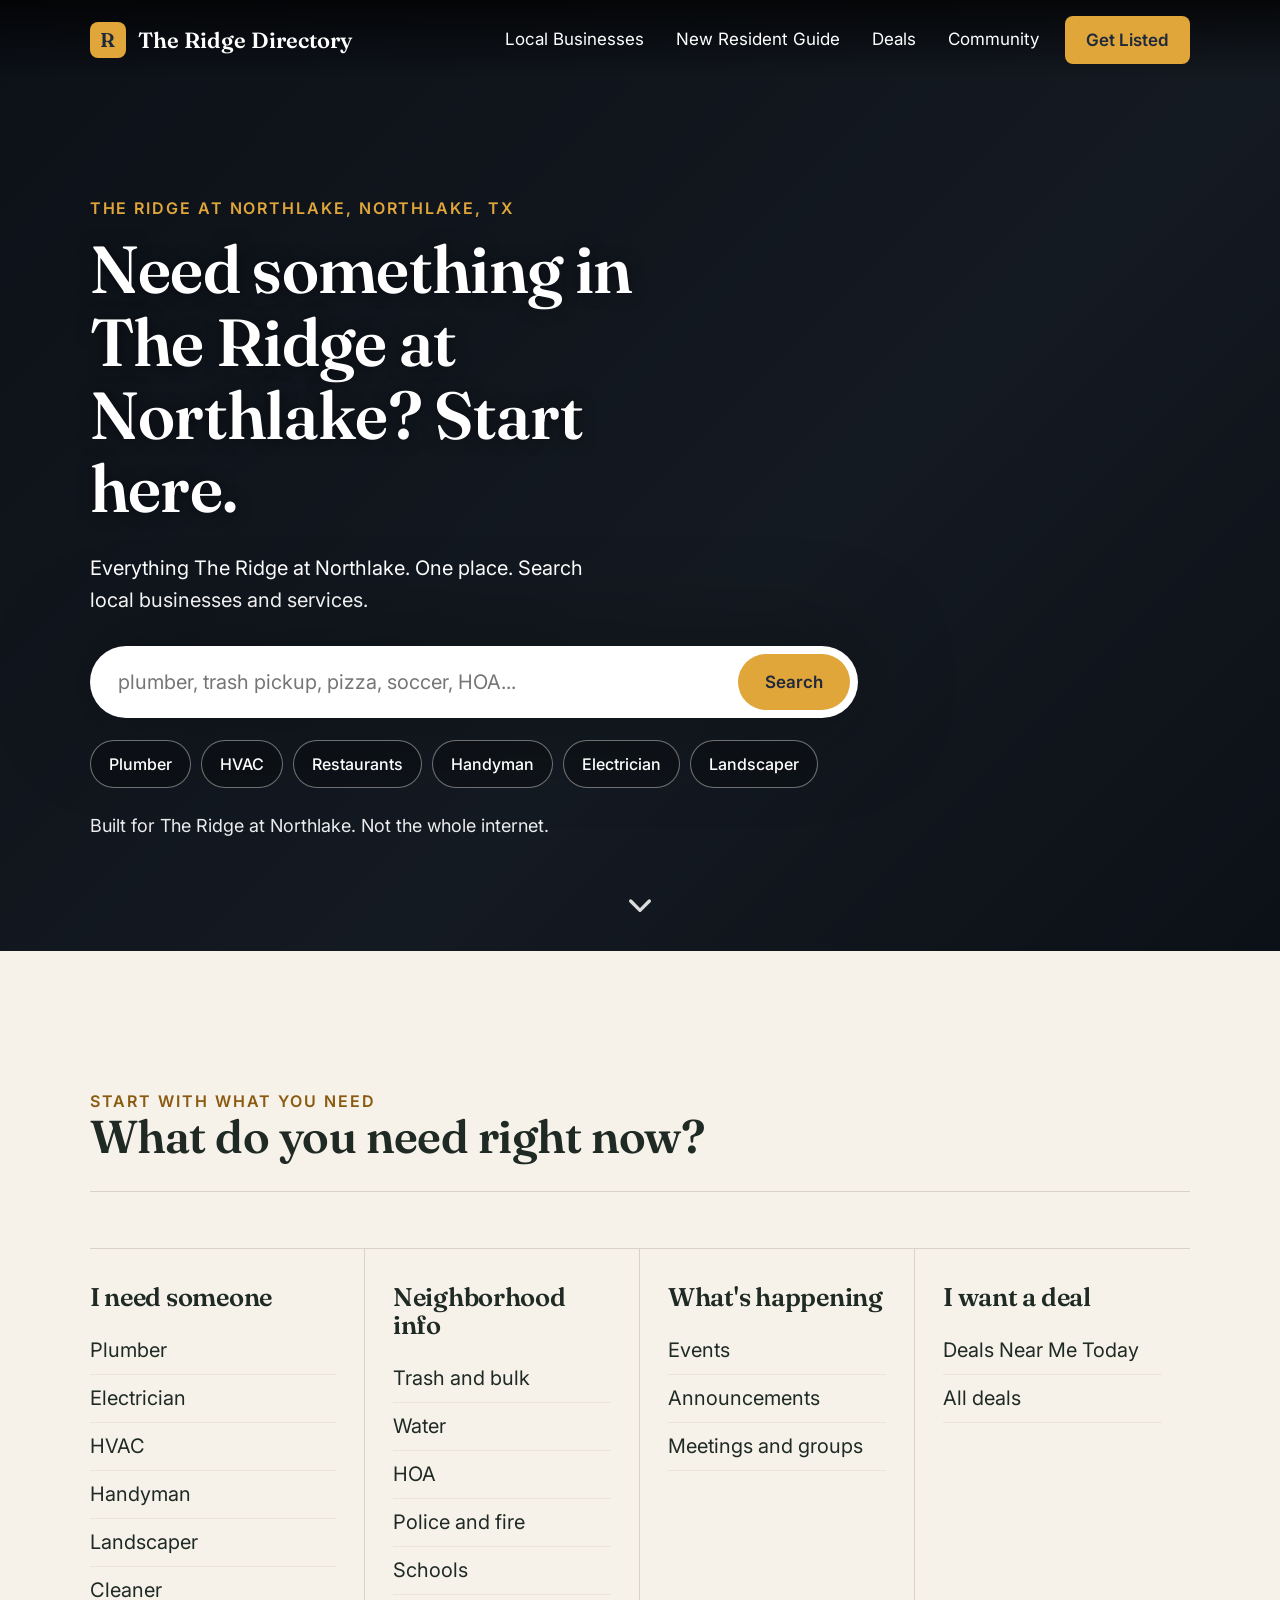
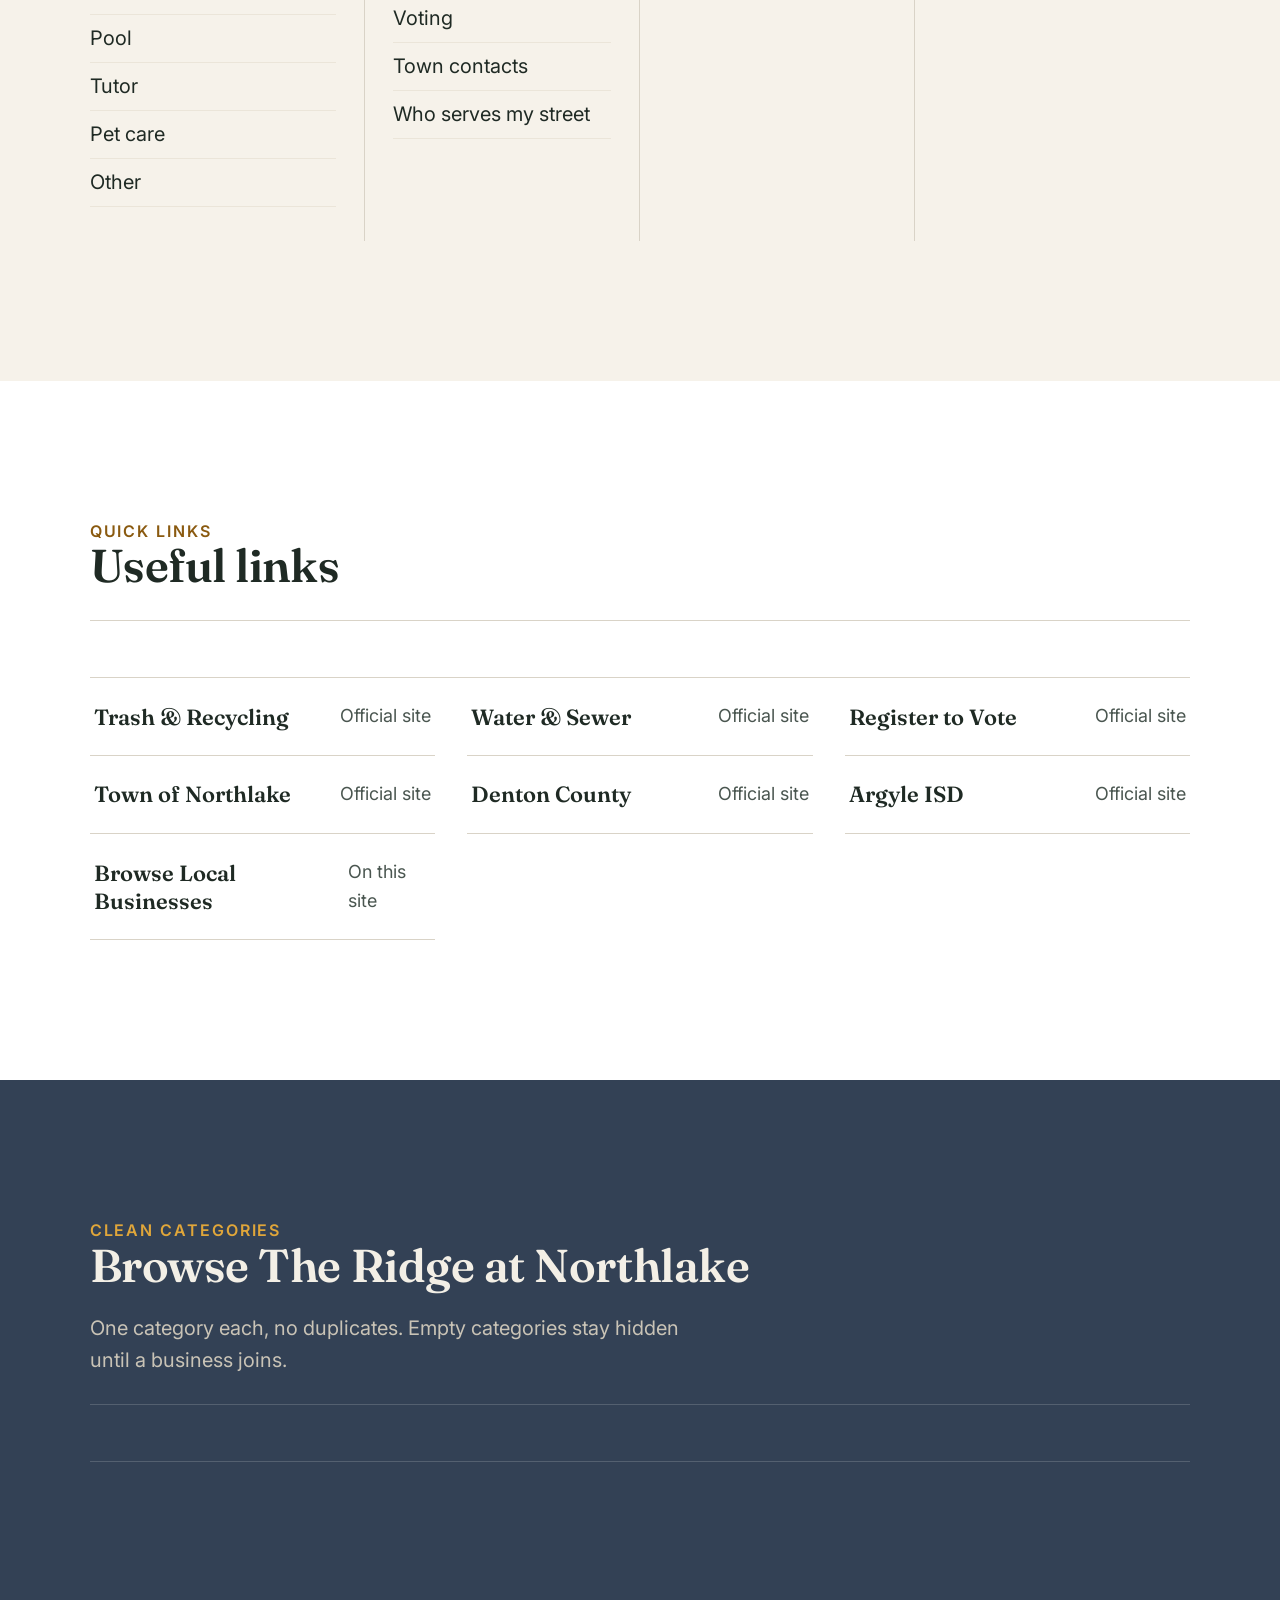
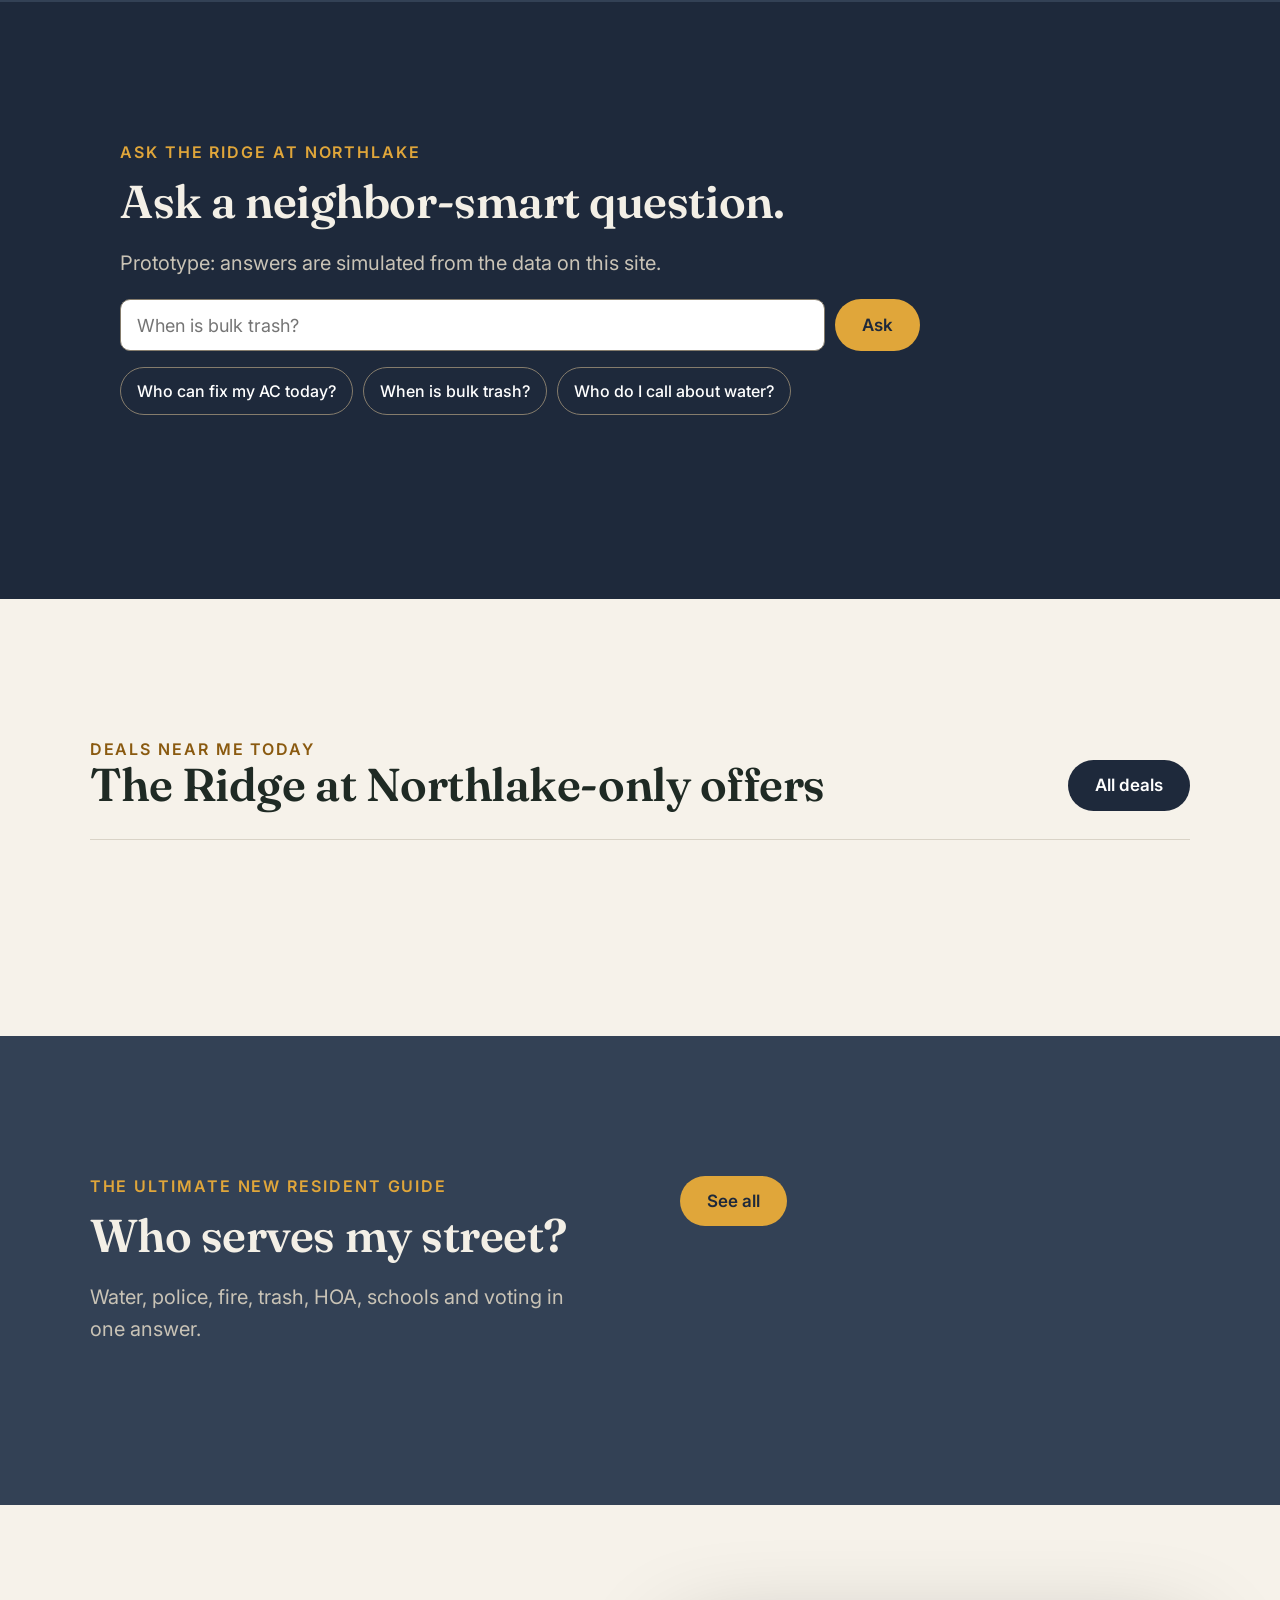
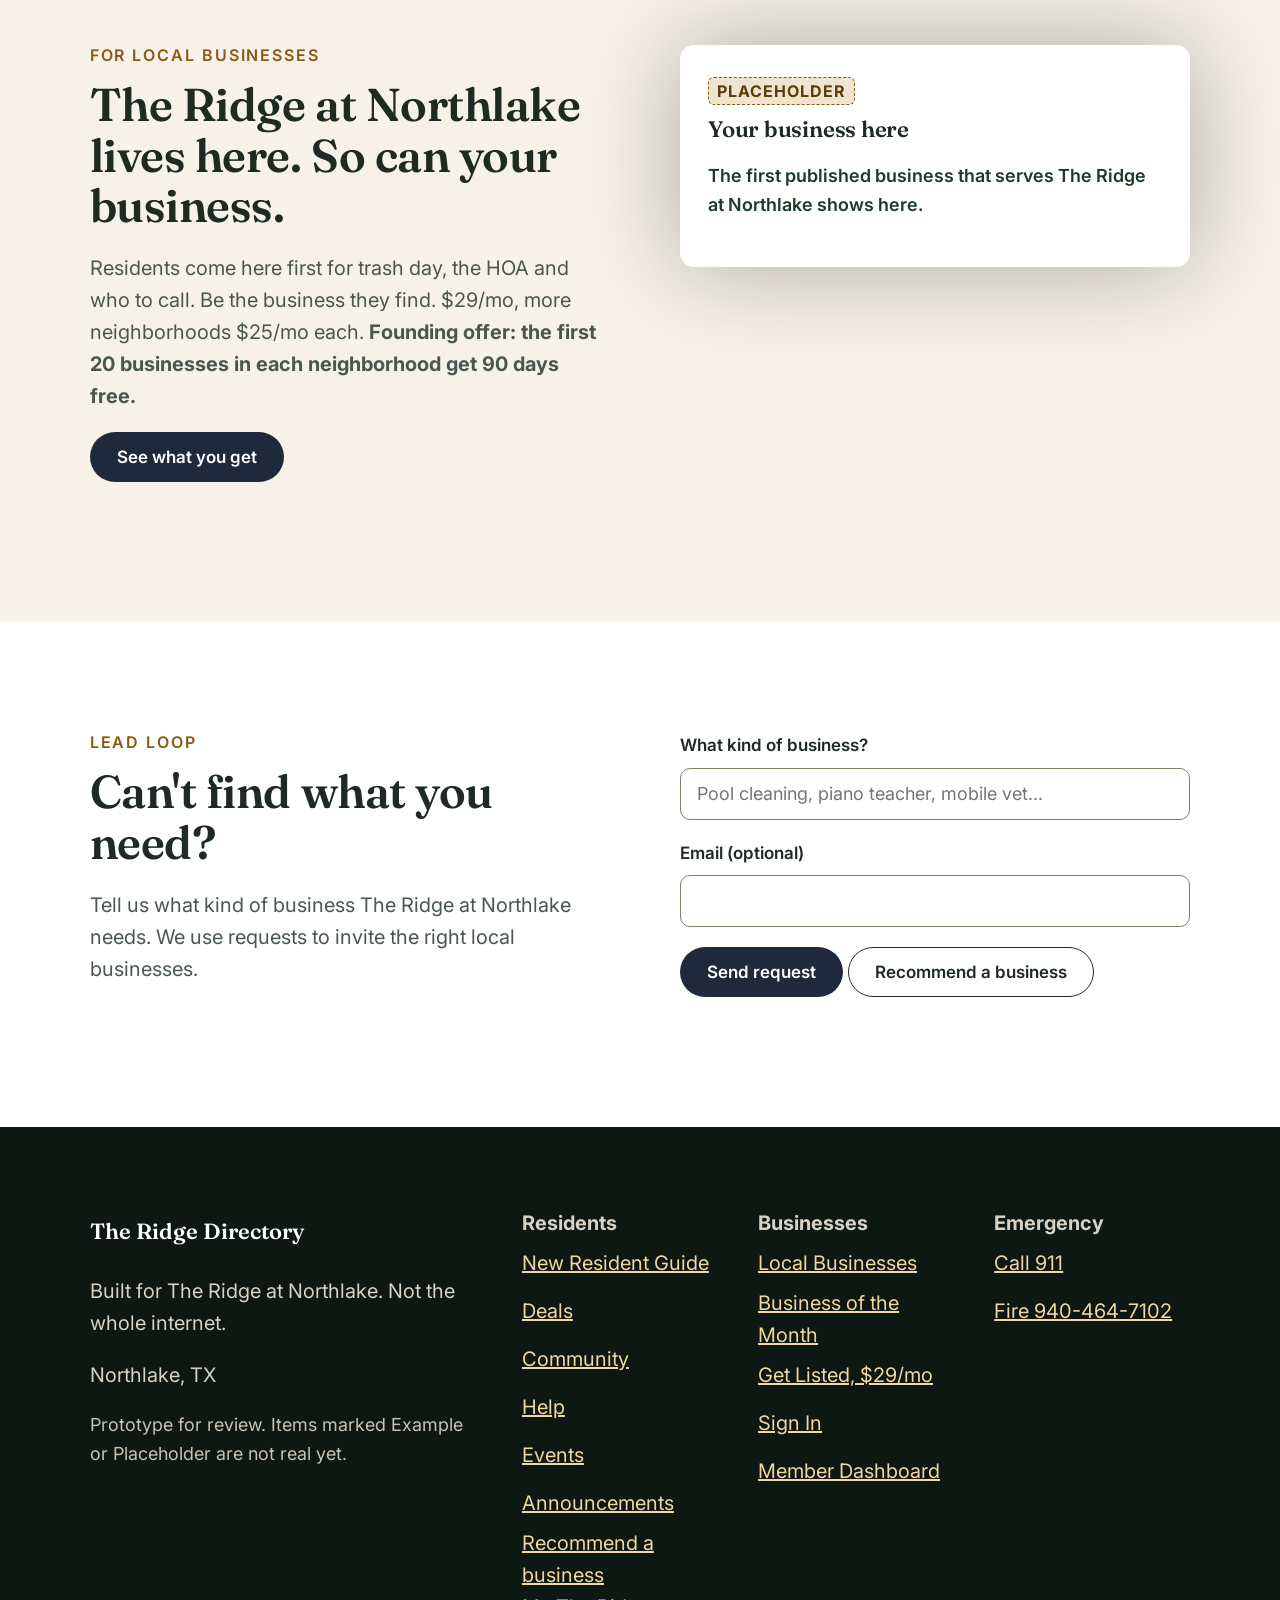
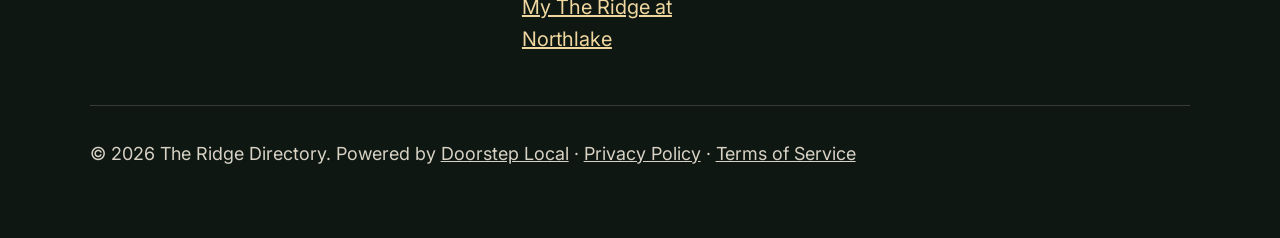
==== index.html @ ba639a5e "[the-ridge] Preview of harvestdirectory-prototype 96aad8d" ====
<!doctype html>
<html lang="en"><head><meta charset="utf-8"><meta name="viewport" content="width=device-width,initial-scale=1">
<title>The Ridge Directory | Everything The Ridge at Northlake. One place.</title><meta name="description" content="The homepage for living in The Ridge at Northlake: search local businesses, trash day, HOA, water, police, events and The Ridge at Northlake-only deals."><meta name="robots" content="noindex,nofollow">
<link rel="canonical" href="https://theridgedirectory-preview.clientreview.co/index.html"><meta property="og:title" content="The Ridge Directory | Everything The Ridge at Northlake. One place."><meta property="og:description" content="The homepage for living in The Ridge at Northlake: search local businesses, trash day, HOA, water, police, events and The Ridge at Northlake-only deals.">
<meta property="og:image" content="https://theridgedirectory-preview.clientreview.co/assets/favicon.png"><meta property="og:url" content="https://theridgedirectory-preview.clientreview.co/index.html"><meta property="og:type" content="website">
<link rel="icon" href="assets/favicon.png"><link rel="preconnect" href="https://fonts.googleapis.com"><link rel="preconnect" href="https://fonts.gstatic.com" crossorigin>
<link href="https://fonts.googleapis.com/css2?family=Fraunces:opsz,wght@9..144,600&family=Inter:wght@400;500;600;700&display=swap" rel="stylesheet">
<link rel="stylesheet" href="css/site.css"><link rel="preload" href="js/site.js" as="script"><link rel="preload" href="js/layout.js" as="script"><link rel="preload" href="js/app.js" as="script">
<script>/* CLS gate: hide main until app.js has rendered the data-driven blocks (removed in app.js; 3s safety). */document.documentElement.classList.add('js-wait');setTimeout(function(){document.documentElement.classList.remove('js-wait')},3000)</script></head>
<body data-page="home"><div id="hdr"></div><main id="main">
<section class="hero"><div class="wrap"><p class="kicker">The Ridge at Northlake, Northlake, TX</p>
<h1>Need something in The Ridge at Northlake? Start here.</h1><p class="lede">Everything The Ridge at Northlake. One place. Search local businesses and services.</p>
<form class="search" id="sform" role="search"><label for="q" class="skip" style="position:absolute;left:-9999px">What are you looking for in The Ridge at Northlake?</label>
<input id="q" type="search" enterkeyhint="search" placeholder="plumber, trash pickup, pizza, soccer, HOA..." autocomplete="off" aria-label="What are you looking for in The Ridge at Northlake?"><button class="btn btn-gold" type="submit">Search</button></form>
<div class="chips" aria-label="Quick searches" id="chips"></div>
<div class="results" id="results" hidden aria-live="polite"></div><p class="small">Built for The Ridge at Northlake. Not the whole internet.</p></div><a class="scrollcue" href="#intent-h" aria-label="Scroll down"><svg viewBox="0 0 24 24" width="32" height="32" aria-hidden="true"><path d="M5 9l7 7 7-7" fill="none" stroke="currentColor" stroke-width="2.5" stroke-linecap="round" stroke-linejoin="round"/></svg></a></section>

<section class="band" aria-labelledby="intent-h"><div class="wrap"><div class="head"><div><p class="kicker">Start with what you need</p><h2 id="intent-h">What do you need right now?</h2></div></div>
<div class="intents">
<div class="intent"><h3>I need someone</h3><ul><li><a href="index.html?q=plumber#sform">Plumber</a></li><li><a href="index.html?q=electrician#sform">Electrician</a></li><li><a href="index.html?q=hvac#sform">HVAC</a></li><li><a href="index.html?q=handyman#sform">Handyman</a></li><li><a href="index.html?q=landscaper#sform">Landscaper</a></li><li><a href="index.html?q=cleaner#sform">Cleaner</a></li><li><a href="index.html?q=pool#sform">Pool</a></li><li><a href="index.html?q=tutor#sform">Tutor</a></li><li><a href="index.html?q=pet#sform">Pet care</a></li><li><a href="#need">Other</a></li></ul></div>
<div class="intent" data-needs="resources"><h3>Neighborhood info</h3><ul><li><a href="new-resident.html#g-trash" data-g="trash">Trash and bulk</a></li><li><a href="new-resident.html#g-water" data-g="water">Water</a></li><li><a href="new-resident.html#g-hoa" data-g="hoa">HOA</a></li><li><a href="new-resident.html#g-police" data-g="police">Police and fire</a></li><li><a href="new-resident.html#g-schools" data-g="schools">Schools</a></li><li><a href="new-resident.html#g-voting" data-g="voting">Voting</a></li><li><a href="new-resident.html#g-town" data-g="town">Town contacts</a></li><li><a href="new-resident.html#lookup-sec">Who serves my street</a></li></ul></div>
<div class="intent"><h3>What's happening</h3><ul><li><a href="events.html">Events</a></li><li><a href="announcements.html">Announcements</a></li><li><a href="community.html">Meetings and groups</a></li></ul></div>
<div class="intent"><h3>I want a deal</h3><ul><li><a href="offers.html">Deals Near Me Today</a></li><li><a href="offers.html">All deals</a></li></ul></div>
</div></div></section>

<section class="band white" data-needs="resources"><div class="wrap"><div class="head"><div><p class="kicker">Quick links</p><h2>Useful links</h2></div></div><div class="cats quick" data-quick></div></div></section>
<section class="band dark grain" aria-labelledby="now-h" id="nowsec"><div class="wrap"><div class="head"><div><p class="kicker">The Ridge at Northlake Right Now</p><h2 id="now-h">What's happening</h2><p class="date" id="nowdate"></p></div><a class="btn btn-ghost" href="community.html">See everything happening</a></div>
<div class="now" id="now"></div></div></section>

<section class="band slate" aria-labelledby="cat-h"><div class="wrap"><div class="head"><div><p class="kicker">Clean categories</p><h2 id="cat-h">Browse The Ridge at Northlake</h2></div><p class="muted">One category each, no duplicates. Empty categories stay hidden until a business joins.</p></div><div class="cats" id="cats"></div></div></section>

<section class="band" aria-labelledby="feat-h" data-needs="businesses"><div class="wrap"><div class="head"><div><p class="kicker">Local Businesses</p><h2 id="feat-h">Featured The Ridge at Northlake businesses</h2></div><a class="btn btn-dark" href="members.html">See all local businesses</a></div><div class="list" id="featured"></div>
<p class="note">No star reviews. Neighbors say yes or no and what the business helped with.</p></div></section>

<section class="band dark" aria-labelledby="ask-h"><div class="wrap measure"><p class="kicker">Ask The Ridge at Northlake</p><h2 id="ask-h">Ask a neighbor-smart question.</h2><p class="muted">Prototype: answers are simulated from the data on this site.</p>
<form class="ask" id="ask"><label for="askq" style="position:absolute;left:-9999px">Ask The Ridge at Northlake</label><input id="askq" type="text" autocomplete="off" enterkeyhint="send" placeholder="When is bulk trash?"><button class="btn btn-gold" type="submit">Ask</button></form>
<div class="ask-q"><button type="button" style="color:#fff;border-color:#857c6c">Who can fix my AC today?</button><button type="button" style="color:#fff;border-color:#857c6c">When is bulk trash?</button><button type="button" style="color:#fff;border-color:#857c6c">Who do I call about water?</button></div>
<div class="ask-out" id="ask-out" aria-live="polite"></div></div></section>

<section class="band" aria-labelledby="deal-h"><div class="wrap"><div class="head"><div><p class="kicker">Deals Near Me Today</p><h2 id="deal-h">The Ridge at Northlake-only offers</h2></div><a class="btn btn-dark" href="offers.html">All deals</a></div><div class="list" id="deals"></div></div></section>

<section class="band slate" aria-labelledby="nr-h" id="lookup-sec" data-needs="sides"><div class="wrap split"><div><p class="kicker">The Ultimate New Resident Guide</p><h2 id="nr-h">Who serves my street?</h2><p class="muted">Water, police, fire, trash, HOA, schools and voting in one answer.</p><a class="btn btn-gold" href="new-resident.html">Open the full guide</a></div>
<!-- Side options render from SITE.sides (per-directory; admin sets them). Empty = "See all" link only. --><form class="sidepick" id="lookup"></form></div></section>

<section class="band" aria-labelledby="biz-h"><div class="wrap split"><div><p class="kicker">For local businesses</p><h2 id="biz-h">The Ridge at Northlake lives here. So can your business.</h2><p class="muted">Residents come here first for trash day, the HOA and who to call. Be the business they find. $29/mo, more neighborhoods $25/mo each. <b>Founding offer: the first 20 businesses in each neighborhood get 90 days free.</b></p><a class="btn btn-dark" href="join.html">See what you get</a></div>
<div class="profile" id="pitch"></div></div></section>
<section class="band tight white" id="need"><div class="wrap split"><div><p class="kicker">Lead loop</p><h2>Can't find what you need?</h2><p class="muted">Tell us what kind of business The Ridge at Northlake needs. We use requests to invite the right local businesses.</p></div>
<form data-proto><label for="needw">What kind of business?</label><input id="needw" type="text" placeholder="Pool cleaning, piano teacher, mobile vet..." required>
<p><label for="neede">Email (optional)</label><input id="neede" type="email" autocomplete="email"></p><button class="btn btn-dark" type="submit">Send request</button> <a class="btn btn-ghost" href="recommend.html">Recommend a business</a><p class="formmsg note" role="status"></p></form></div></section>
</main><div id="ftr"></div>
<script src="js/site.js"></script><script src="js/layout.js"></script><script src="js/app.js"></script><script>(function(){var H=window.H,S=H.S;
var used={};S.businesses.forEach(function(b){used[b.cat]=(used[b.cat]||0)+1});
H.$('#cats').innerHTML=S.categories.filter(function(c){return used[c.id]}).map(function(c){return '<a class="cat" href="members.html?cat='+c.id+'"><span>'+c.name+'</span><small>'+used[c.id]+' listed</small></a>'}).join('');
H.$('#featured').innerHTML=S.businesses.slice(0,3).map(H.bizCard).join('');
H.$('#deals').innerHTML=H.activeOffers().slice(0,3).map(H.offerCard).join('');})()</script>
</body></html>
---- css/site.css ----
:root{--ink:#1e293b;--slate:#334155;--paper:#f6f2ea;--white:#fff;--text-c:#1f2a24;--muted:#4a5650;--gold:#e0a63a;--gold-d:#8a5a10;--line:#d9d3c7;--text:1.25rem;--text-lh:1.6;--wrap:min(82%,1240px);--r:14px}
*{box-sizing:border-box}html{-webkit-text-size-adjust:100%}
body{margin:0;font:400 var(--text)/var(--text-lh) Inter,system-ui,sans-serif;color:var(--text-c);background:var(--paper);overflow-x:hidden}
img{max-width:100%;display:block}
a{color:var(--gold-d)}a:hover{text-decoration-thickness:2px}
h1,h2,h3{font-family:Fraunces,Georgia,serif;font-weight:600;line-height:1.1;margin:0 0 .4em;letter-spacing:-.01em}
h1{font-size:clamp(2.6rem,6.2vw,5.6rem)}h2{font-size:clamp(2rem,3.6vw,3.25rem)}h3{font-size:1.4rem}
p{margin:20px 0}
.wrap{width:var(--wrap);margin:0 auto}.measure{max-width:1040px}
.skip{position:absolute;left:12px;top:0;transform:translateY(-120%);background:var(--gold);color:var(--ink);padding:12px 18px;z-index:99;border-radius:8px}.skip:focus{transform:none}
:focus-visible{outline:3px solid var(--gold);outline-offset:3px}
.btn{display:inline-flex;align-items:center;justify-content:center;gap:8px;min-height:48px;padding:14px 26px;border-radius:999px;font:600 1.0625rem/1.2 Inter,sans-serif;text-decoration:none;border:1px solid transparent;cursor:pointer}
.btn-gold{background:var(--gold);color:var(--ink)}.btn-gold:hover{filter:brightness(1.08)}
.btn-ghost{background:transparent;color:inherit;border-color:currentColor}
.btn-dark{background:var(--ink);color:#fff}
.kicker{font:600 1rem/1.3 Inter,sans-serif;letter-spacing:.12em;text-transform:uppercase;color:var(--gold-d);margin:0 0 14px}
.dark .kicker,.slate .kicker,.photo .kicker{color:var(--gold)}
.ex{display:inline-block;font:700 1rem/1 Inter,sans-serif;letter-spacing:.06em;text-transform:uppercase;background:#efe4cf;color:#5a3d08;border:1px dashed #8a5a10;border-radius:6px;padding:5px 8px;vertical-align:middle}
.dark .ex{background:#3a3220;color:#f5d896;border-color:#f5d896}
/* header */
.hdr{position:absolute;inset:0 0 auto;z-index:20;color:#fff;background:linear-gradient(180deg,rgba(0,0,0,.75),transparent)}
.hdr.solid{position:sticky;top:0;background:var(--ink)}
.hdr-in{display:flex;align-items:center;justify-content:space-between;gap:20px;min-height:80px}
.brand{display:flex;align-items:center;gap:12px;color:#fff;text-decoration:none;font:600 1.375rem/1 Fraunces,serif;min-height:48px}
.brand img{width:36px;height:36px;border-radius:8px}
.nav{display:flex;gap:4px;align-items:center}
.nav a{color:#fff;text-decoration:none;font-size:1.0625rem;padding:12px 14px;min-height:48px;display:inline-flex;align-items:center;border-radius:8px}
.nav a:hover,.nav a[aria-current]{background:rgba(255,255,255,.12)}
.nav .btn{margin-left:8px;padding:12px 20px}
.menu-btn{display:none;min-width:48px;min-height:48px;background:transparent;border:1px solid rgba(255,255,255,.4);color:#fff;border-radius:10px;font:600 1rem Inter,sans-serif}
@media (max-width:1023px){.menu-btn{display:inline-flex;align-items:center;justify-content:center;padding:0 16px}
 .nav{display:none;position:fixed;inset:80px 0 0;background:var(--ink);flex-direction:column;align-items:stretch;padding:20px 8%;overflow:auto}
 .nav.open{display:flex}.nav a{font-size:1.25rem;border-bottom:1px solid rgba(255,255,255,.12);border-radius:0}.nav .btn{margin:20px 0 0;border-radius:999px}}
/* hero */
.hero{position:relative;min-height:100svh;display:flex;align-items:center;color:#fff;background:linear-gradient(135deg,#1e293b 0%,#334155 60%,#1e293b 100%)}
.hero:before{content:"";position:absolute;inset:0;background:rgba(0,0,0,.6)}
.hero .wrap{position:relative;padding:140px 0 90px}
.hero h1{text-shadow:0 0 15px rgba(0,0,0,.5);max-width:14ch}
.hero .lede{font-size:clamp(1.25rem,1.8vw,1.5rem);max-width:40ch;margin:0 0 30px}
.search{display:flex;background:#fff;border-radius:999px;padding:8px;box-shadow:0 0 100px rgba(0,0,0,.35);max-width:900px}
.search input{flex:1;min-width:0;border:0;background:transparent;font:400 1.25rem Inter,sans-serif;padding:0 20px;color:var(--text-c);min-height:56px}
.search input:focus{outline:none}.search:focus-within{outline:3px solid var(--gold);outline-offset:3px}
.search .btn{min-height:56px}
.chips{display:flex;flex-wrap:wrap;gap:10px;margin:22px 0 0}
.chip{min-height:48px;padding:10px 18px;border-radius:999px;border:1px solid rgba(255,255,255,.4);background:rgba(0,0,0,.25);color:#fff;font:500 1rem Inter,sans-serif;cursor:pointer}
.chip:hover{background:rgba(255,255,255,.15)}
.hero .small{font-size:1rem;opacity:.92;margin-top:24px}
.results{max-width:900px;margin-top:18px;background:#fff;color:var(--text-c);border-radius:var(--r);box-shadow:0 0 100px rgba(0,0,0,.3);max-height:60vh;overflow:auto}
.results[hidden]{display:none}
.res{display:flex;gap:14px;align-items:flex-start;padding:16px 22px;border-bottom:1px solid #eee;text-decoration:none;color:inherit;min-height:48px}
.res:hover{background:#faf6ee}.res b{display:block}.res .t{font:700 .875rem Inter;letter-spacing:.06em;text-transform:uppercase;color:var(--gold-d);min-width:96px;padding-top:4px}
/* bands */
.band{padding:140px 0}.band.tight{padding:110px 0}
.dark{background:var(--ink);color:#f3efe6}.slate{background:var(--slate);color:#f3efe6}.white{background:#fff}
.dark a:not(.btn),.slate a:not(.btn){color:var(--gold)}
.dark .muted,.slate .muted{color:#c9c3b6}.muted{color:var(--muted)}
.grain{position:relative}.grain:after{content:"";position:absolute;inset:0;pointer-events:none;opacity:.05;background-image:radial-gradient(#fff 1px,transparent 1px);background-size:3px 3px}
.inset{width:calc(100% - 160px);margin:0 auto;border-radius:4px}
@media (max-width:1023px){.band{padding:80px 0}.band.tight{padding:70px 0}.inset{width:100%;border-radius:0}}
@media (max-width:600px){.band{padding:56px 0}.band.tight{padding:48px 0}:root{--wrap:88%}}
.head{display:flex;justify-content:space-between;align-items:end;gap:20px;flex-wrap:wrap;margin-bottom:40px}
.head p{max-width:46ch;margin:0}
/* intents */
.intents{display:grid;grid-template-columns:repeat(4,1fr);border-top:1px solid var(--line)}
.intent{padding:34px 28px 34px 0;border-right:1px solid var(--line)}.intent:last-child{border-right:0}
.intent+.intent{padding-left:28px}
.intent h3{font-size:1.6rem}.intent ul{list-style:none;margin:16px 0 0;padding:0}
.intent li a{display:flex;align-items:center;min-height:48px;text-decoration:none;color:var(--text-c);border-bottom:1px solid #ebe5d9}
.intent li a:hover{color:var(--gold-d)}
@media (max-width:1023px){.intents{grid-template-columns:1fr 1fr}.intent:nth-child(2){border-right:0}.intent:nth-child(3){padding-left:0}}
@media (max-width:600px){.intents{grid-template-columns:1fr}.intent,.intent+.intent{padding:28px 0;border-right:0;border-bottom:1px solid var(--line)}}
/* categories */
.cats{display:grid;grid-template-columns:repeat(auto-fill,minmax(300px,1fr));gap:0 32px;border-top:1px solid rgba(255,255,255,.16)}
.cat{display:flex;justify-content:space-between;align-items:center;gap:12px;padding:24px 4px;border-bottom:1px solid rgba(255,255,255,.16);text-decoration:none;color:#fff;min-height:48px}
.cat span{font:600 1.375rem Fraunces,serif}.cat small{font-size:1rem;color:#c9c3b6}
.cat:hover span{color:var(--gold)}
/* right now */
.now{display:grid;grid-template-columns:1fr 1.4fr 1fr;gap:40px}
.now h3{font-family:Inter,sans-serif;font-size:1rem;letter-spacing:.12em;text-transform:uppercase;color:var(--gold-d);border-bottom:1px solid var(--line);padding-bottom:12px}
.now ul{list-style:none;padding:0;margin:0}.now li{padding:14px 0;border-bottom:1px solid #ebe5d9}
.now li b{display:block}.now .when{color:var(--muted);font-size:1.0625rem}
.date{font:600 clamp(1.4rem,2vw,1.75rem) Fraunces,serif;margin:0}
@media (max-width:900px){.now{grid-template-columns:1fr}}
/* split */
.split{display:grid;grid-template-columns:1fr 1fr;gap:80px;align-items:start}
@media (max-width:900px){.split{grid-template-columns:1fr;gap:40px}}
/* form */
label{display:block;font-weight:600;margin:0 0 8px;font-size:1.0625rem}
input[type=text],input[type=email],select,textarea{width:100%;min-height:52px;border:1px solid #b9b1a2;border-radius:10px;padding:12px 16px;font:400 1.125rem Inter,sans-serif;background:#fff;color:var(--text-c)}
textarea{min-height:120px}
.seg{display:flex;flex-wrap:wrap;gap:10px;margin:14px 0}
.seg label{display:flex;align-items:center;gap:10px;min-height:48px;padding:10px 16px;border:1px solid rgba(255,255,255,.3);border-radius:10px;font-weight:500;cursor:pointer;margin:0}
.seg input{width:22px;height:22px;accent-color:var(--gold)}
.answer{margin-top:28px;border-top:1px solid rgba(255,255,255,.16)}
.answer dl{display:grid;grid-template-columns:minmax(120px,200px) 1fr;margin:0}
.answer dt,.answer dd{padding:14px 0;border-bottom:1px solid rgba(255,255,255,.16);margin:0}.answer dt{color:#c9c3b6}
@media (max-width:600px){.answer dl{grid-template-columns:1fr}.answer dt{border:0;padding-bottom:0}}
/* listings (real UI cards) */
.list{display:grid;grid-template-columns:repeat(auto-fill,minmax(320px,1fr));gap:24px}
@media (max-width:400px){.list{grid-template-columns:1fr}}
.card{background:#fff;border:1px solid #e3ddd0;border-radius:var(--r);padding:26px;display:flex;flex-direction:column;gap:12px;box-shadow:0 0 60px rgba(0,0,0,.05)}
.card .top{display:flex;gap:16px;align-items:center}
.card .logo{width:64px;height:64px;border-radius:12px;object-fit:contain;background:#f4efe4;border:1px solid #eee}
.card .ph{width:64px;height:64px;border-radius:12px;background:#ece5d6;display:grid;place-items:center;font:600 1.4rem Fraunces;color:#5a4a2a}
.card h3{margin:0;font-size:1.375rem}.card .sub{font-size:1rem;color:var(--muted)}
.card p{margin:0;font-size:1.0625rem}
.badges{display:flex;flex-wrap:wrap;gap:8px}
.badge{font:600 1rem/1.2 Inter;padding:7px 10px;border-radius:6px;background:#eef2ec;color:#1e3a29;border:1px solid #c9d6cc}
.badge.res{background:#fbf1dc;color:#5a3d08;border-color:#e6cf9c}
.badge.tip{cursor:help;position:relative}
.recs{font-size:1rem;color:#1e3a29;font-weight:600}
.actions{display:flex;flex-wrap:wrap;gap:10px;margin-top:auto;padding-top:6px}
.actions .btn{padding:12px 18px;font-size:1rem}
.save{min-width:48px;min-height:48px;border-radius:999px;border:1px solid #b9b1a2;background:#fff;font:600 1rem Inter;padding:0 16px;cursor:pointer;color:var(--text-c)}
.save[aria-pressed=true]{background:var(--ink);color:#fff;border-color:var(--ink)}
.offer .exp{font-weight:700;color:#8b2a0e}.offer .kind{font:700 1rem Inter;letter-spacing:.06em;text-transform:uppercase;color:var(--gold-d)}
/* ask */
.ask{display:flex;gap:10px;max-width:800px}.ask input{flex:1}
.ask-out{margin-top:24px;max-width:800px;font-size:1.25rem;min-height:1em}
.ask-q{display:flex;flex-wrap:wrap;gap:10px;margin-top:16px}
.ask-q button{min-height:48px;padding:10px 16px;border-radius:999px;border:1px solid #b9b1a2;background:transparent;font:500 1rem Inter;cursor:pointer;color:var(--text-c)}
/* join */
.price{font:600 clamp(3.5rem,8vw,6rem)/1 Fraunces,serif}.price small{font-size:1.5rem}
.feat{list-style:none;padding:0;margin:0;columns:2;column-gap:60px}.feat li{break-inside:avoid;padding:16px 0;border-bottom:1px solid rgba(255,255,255,.16)}
.feat b{display:block;color:#fff}
@media (max-width:800px){.feat{columns:1}}
.profile{background:#fff;color:var(--text-c);border-radius:var(--r);overflow:hidden;box-shadow:0 0 100px rgba(0,0,0,.3)}
.profile .cover{aspect-ratio:3/1;object-fit:cover;width:100%}
.profile .pin{padding:28px}
/* page hero */
.phero{background:linear-gradient(135deg,#1e293b 0%,#334155 60%,#1e293b 100%);position:relative;color:#fff}
.phero:before{content:"";position:absolute;inset:0;background:rgba(0,0,0,.72)}
.phero .wrap{position:relative;padding:170px 0 90px}
.phero h1{font-size:clamp(2.75rem,5vw,4.5rem)}
.phero p{max-width:50ch;font-size:1.375rem}
@media (max-width:600px){.phero .wrap{padding:130px 0 56px}}
/* guide */
.guide{display:grid;grid-template-columns:repeat(auto-fill,minmax(300px,1fr));gap:0 40px}
.guide div{padding:22px 0;border-bottom:1px solid var(--line)}
.guide h3{font-size:1.25rem;font-family:Inter;font-weight:700;margin:0 0 6px}
.guide p{margin:0;font-size:1.0625rem}
.filters{display:flex;flex-wrap:wrap;gap:10px;margin-bottom:30px}
.filters button{min-height:48px;padding:10px 18px;border-radius:999px;border:1px solid #b9b1a2;background:#fff;font:500 1rem Inter;cursor:pointer;color:var(--text-c)}
.filters button[aria-pressed=true]{background:var(--ink);color:#fff;border-color:var(--ink)}
/* footer */
.ftr{background:#0e1712;color:#d8d2c5;padding:80px 0 40px}
.ftr a{color:#f0d79f;display:inline-flex;min-height:48px;align-items:center}
.ftr .cols{display:grid;grid-template-columns:2fr 1fr 1fr 1fr;gap:40px}
.ftr ul{list-style:none;padding:0;margin:0}
.ftr .fine{border-top:1px solid rgba(255,255,255,.16);margin-top:50px;padding-top:24px;font-size:1rem}
@media (max-width:800px){.ftr .cols{grid-template-columns:1fr 1fr}}
.toast{position:fixed;left:50%;bottom:24px;transform:translateX(-50%);background:var(--ink);color:#fff;padding:14px 22px;border-radius:999px;z-index:50;font-size:1rem}
.note{font-size:1rem;color:var(--muted)}
.dark .note,.slate .note{color:#c9c3b6}
.hero .kicker,.phero .kicker{color:var(--gold)}
.phero .kicker{color:#f8dc9c} /* M1 r5: #e0a63a on photo = 2.88-4.27:1 at 18-20px/600; #f8dc9c = 4.67+ */
.dark .now h3{color:var(--gold);border-color:rgba(255,255,255,.16)}.dark .now li{border-color:rgba(255,255,255,.12)}.dark .when{color:#c9c3b6}
.slate .intent li a{color:#fff}
@media (max-width:600px){.search .btn{padding:14px 18px}}

/* Gate R1 fixes */
.profile .cover{height:auto;aspect-ratio:3/1;object-fit:cover;object-position:left center}
.nav .btn-gold{color:var(--ink)}
.phero.bizhero:before{background:linear-gradient(90deg,rgba(14,23,18,.92) 0%,rgba(14,23,18,.8) 55%,rgba(14,23,18,.55) 100%)}
h1{font-size:max(2.75rem,5vw)}
.hero h1{font-size:max(2.6rem,5.2vw);max-width:13ch}
.hero .lede{font-size:max(1.25rem,1.3vw)}
.search{max-width:min(1100px,60vw)}
.search input,.search .btn{min-height:max(56px,3.6vw)}
.phero h1{font-size:max(2.75rem,4.5vw)}
:root{--wrap:min(86%,1640px)}
@media (max-width:600px){:root{--wrap:88%}.search{max-width:none}}
.card{text-align:center;align-items:center}
.card .top{flex-direction:column;text-align:center}
.badges,.actions{justify-content:center}
.card p,.card .sub,.recs,.now .when,.guide p,.cat small{font-size:1.125rem}
.note,.hero .small,.ftr .fine{font-size:1.125rem}

/* Mobile Bandit r1 fixes */
/* F1 High: profile cover distorted to 724px tall (img height attr wins) css/site.css:128 */
.profile .cover{height:auto}
/* F2 High: search hero not in first screen on phones/landscape; F3 results render below chips  css/site.css:35-37 */
.hero .wrap{display:flex;flex-direction:column}
.hero .results{order:0}
.hero #sform{order:-1}
.hero .kicker,.hero h1{order:-3}.hero .lede{order:-2}
.hero #results{order:-1;margin-top:12px}
.hero .chips{order:0}
@media (max-width:600px){.hero{min-height:auto}.hero .wrap{padding:104px 0 48px}.hero h1{font-size:2.25rem}.hero .lede{font-size:1.125rem;margin-bottom:20px}.hero .kicker{margin-bottom:8px}}
@media (max-height:500px) and (orientation:landscape){.hero{min-height:auto}.hero .wrap{padding:92px 0 32px}.hero h1{font-size:2rem;max-width:none}.hero .lede{display:none}.hero .kicker{display:none}}
/* F4 Medium: 8 filter pills stack 338-396px tall on phones css/site.css:142 */
@media (max-width:600px){.filters{flex-wrap:nowrap;overflow-x:auto;overscroll-behavior-x:contain;scrollbar-width:none;margin-inline:-6%;padding:4px 6%;scroll-padding-inline:6%}.filters::-webkit-scrollbar{display:none}.filters button{flex:0 0 auto}}
/* F7 Low: Mike's rule, card content centred css/site.css:101-112 */
.card{text-align:center;align-items:center}.card .top{flex-direction:column}.card .badges,.card .actions{justify-content:center}
/* F8 Low: menu open, page scrolls behind */
html:has(.nav.open){overflow:hidden}
/* F10 Low: input borders 1.9-2.13:1 (<3:1 UI) css/site.css:89 and .seg label border on slate css/site.css:92 */
input[type=text],input[type=email],select,textarea{border-color:#857c6c}
.seg label{border-color:rgba(255,255,255,.55)}
/* F11 Low: my-harvest empty-state links are 24px-tall inline links (only CTAs) my-harvest.html:15 */
#my>p:first-child a{display:inline-flex;min-height:48px;align-items:center}
#oq{width:100%;min-height:52px;border:1px solid #857c6c;border-radius:10px;padding:12px 16px;font:400 1.125rem Inter,sans-serif;background:#fff;color:var(--text-c);max-width:520px;margin-bottom:30px;-webkit-appearance:none;appearance:none}

/* Final polish */
@media (min-width:601px){.hero{align-items:flex-start}.hero .wrap{padding-top:max(130px,22svh)}}
.save,.ask-q button{border-color:#857c6c}
.profile .badges,.profile-body .badges{justify-content:flex-start}
/* r4 */
.hero{position:relative}
.scrollcue{position:absolute;left:50%;bottom:22px;transform:translateX(-50%);color:#fff;opacity:.85;display:grid;place-items:center;width:48px;height:48px;border-radius:50%;animation:cue 2.2s ease-in-out infinite}
.scrollcue:focus-visible{outline:3px solid var(--gold);outline-offset:3px}
@keyframes cue{0%,100%{transform:translate(-50%,0)}50%{transform:translate(-50%,8px)}}
@media (prefers-reduced-motion:reduce){.scrollcue{animation:none}}
@media (max-height:500px) and (orientation:landscape){.scrollcue{display:none}}
.chapters{display:grid;grid-template-columns:repeat(auto-fill,minmax(min(100%,420px),1fr));gap:24px}
.chapter{background:var(--paper);border:1px solid #e3ddd0;border-radius:var(--r);padding:26px}
.chapter ul{margin:0;padding-left:1.1em}.chapter li{margin:0 0 12px;font-size:1.125rem}
.srcl{font-size:1rem;white-space:nowrap;display:inline-flex;align-items:center;min-height:44px;min-width:44px}
.bizcover{position:relative}
.bizbanner{display:block;width:100%;height:auto;aspect-ratio:3/1;object-fit:cover;border-radius:var(--r)}
.bizlogo{position:absolute;left:24px;bottom:-40px;width:120px;height:120px;border-radius:16px;background:#fff;border:4px solid #fff;object-fit:contain;box-shadow:0 0 30px rgba(0,0,0,.15)}
@media (max-width:600px){.bizlogo{width:80px;height:80px;bottom:-28px;left:14px}}
.bizcover-band{padding-bottom:56px}
.subtag{font-size:1.125rem!important;opacity:.9}
.livetags{display:flex;gap:8px;flex-wrap:wrap;margin:24px 0 8px}
.tag{display:inline-block;padding:6px 12px;border-radius:999px;background:#ece5d6;font-weight:600;font-size:1rem}
.tag.vm{background:#1f5135;color:#fff}
.abouth{font-size:1.75rem;margin-top:20px}
.views{font-size:1.125rem}.views b{font-size:1.5rem}
.badge.pend{background:#fff4dc;color:#6b4b0e;border:1px solid #c9a35a}
#pending ul{padding-left:1.1em}
.specialoffer{max-width:720px;margin:0 auto}
.bizcover-band + .band{padding-top:40px}
.srcl{min-height:48px;min-width:48px}

/* CLS gate */
html.js-wait main{visibility:hidden}
/* Mobile Bandit r3 fixes */
/* Harvest Directory r3 (52dd7da) proposed fixes, tested by injection in Chromium + WebKit */
/* H1 business.html:23 + css/site.css .split: the "Email mike@thetribemaker.com" button min-content (319px) forces sideways scroll at 320 */
.split>*{min-width:0}
aside.card .btn{white-space:normal;overflow-wrap:anywhere;text-align:center}
/* M1 business.html:22 (inline #b9b1a2 border removed) + css/site.css:198: Yes/No labels get rgba(255,255,255,.55) on paper = ~1:1 */
.profile-body .seg label,#recform .seg label{border-color:#857c6c}
/* M2 css/site.css:54 .bizbanner: 2172w cover is 1.23x at 1024 portrait (DPR2). Interim cap until a >=2880w export exists */
@media (min-width:769px) and (min-resolution:2dppx){.bizcover{max-width:724px;margin-inline:auto}}
/* L2 inline links in guide chapters (site.js:257-259) and side-picker answer phones (app.js:132) 21-24px tall */
.chapter li a:not(.srcl),.answer dd a{display:inline-block;padding:14px 0;margin:-14px 0;max-width:100%}
/* L4 css/site.css:44 chevron sits below the fold on short phones (825px top at 320x568): hide where it can't be seen */
@media (max-width:600px) and (max-height:700px){.scrollcue{display:none}}
/* L6 css/site.css:92-93 side picker: no focus ring in WebKit after arrow keys, and the chosen side has no state beyond the native dot */
.seg label:has(:focus-visible){outline:3px solid var(--gold);outline-offset:2px}
.seg label:has(:checked){border-color:var(--gold);background:rgba(224,166,58,.16)}
.chapters>*,.guide>*{min-width:0}.chapter li,.guide p,.answer dd{overflow-wrap:anywhere}
@media (min-width:769px) and (min-resolution:2dppx){.bizcover{margin-inline:0}}

/* Inner pages match home (Mike, Oct 14): hero treatment scaled, full section rhythm, shared heads */
.phero{min-height:min(62svh,640px);display:flex;align-items:flex-end;background-position:center 40%}
.phero:before{background:linear-gradient(180deg,rgba(0,0,0,.72) 0%,rgba(0,0,0,.6) 45%,rgba(0,0,0,.7) 100%)}
.phero .wrap{padding:170px 0 110px}
.phero h1{text-shadow:0 0 15px rgba(0,0,0,.5);max-width:18ch}
.phero p{font-size:max(1.25rem,1.3vw);max-width:44ch;margin:0}
.phero h1+p{margin-top:6px}
.phero .subtag{margin-top:14px}
.band .head h2{margin:0}
.band .head{margin-bottom:56px;padding-bottom:28px;border-bottom:1px solid var(--line)}
.dark .head,.slate .head{border-color:rgba(255,255,255,.16)}
.band .head>.muted{font-size:1.25rem}
.cta-band .split{align-items:center}.cta-band h2{margin:0}.cta-band .muted{margin-top:0}
.band.dark .now .date,.dark #nowdate{color:#fff}
.chapter{background:#fff}.white .chapter{background:var(--paper)}
@media (max-width:1023px){.phero{min-height:min(52svh,520px)}.phero .wrap{padding:140px 0 72px}.band .head{margin-bottom:40px}}
@media (max-width:600px){.phero{min-height:auto}.phero .wrap{padding:120px 0 52px}.phero h1{font-size:2.25rem}.phero p{font-size:1.125rem}.band .head{margin-bottom:32px;padding-bottom:20px}}
/* Marco inner gate SOFT 1 + 3 */
@media (min-width:1024px){.phero{min-height:640px}.phero h1{max-width:22ch}}
#ol{display:flex;flex-wrap:wrap;justify-content:center;gap:24px}
#ol>.card{flex:0 1 calc((100% - 48px)/3);min-width:min(100%,300px)}
/* r5 L2: smaller hero on phones (downscaled only) + preload in <head> */


/* Directory template: monogram when a directory has no logo file */
.mono{display:inline-flex;align-items:center;justify-content:center;width:36px;height:36px;border-radius:8px;background:var(--gold);color:var(--ink);font:600 1.25rem/1 Fraunces,serif}
/* Quick links on a light band (live-site "Quick links" block) */
.white .cats.quick{border-top-color:var(--line)}.white .quick .cat{color:var(--text-c);border-bottom-color:var(--line)}.white .quick .cat small{color:var(--muted)}.white .quick .cat:hover span{color:var(--gold-d)}
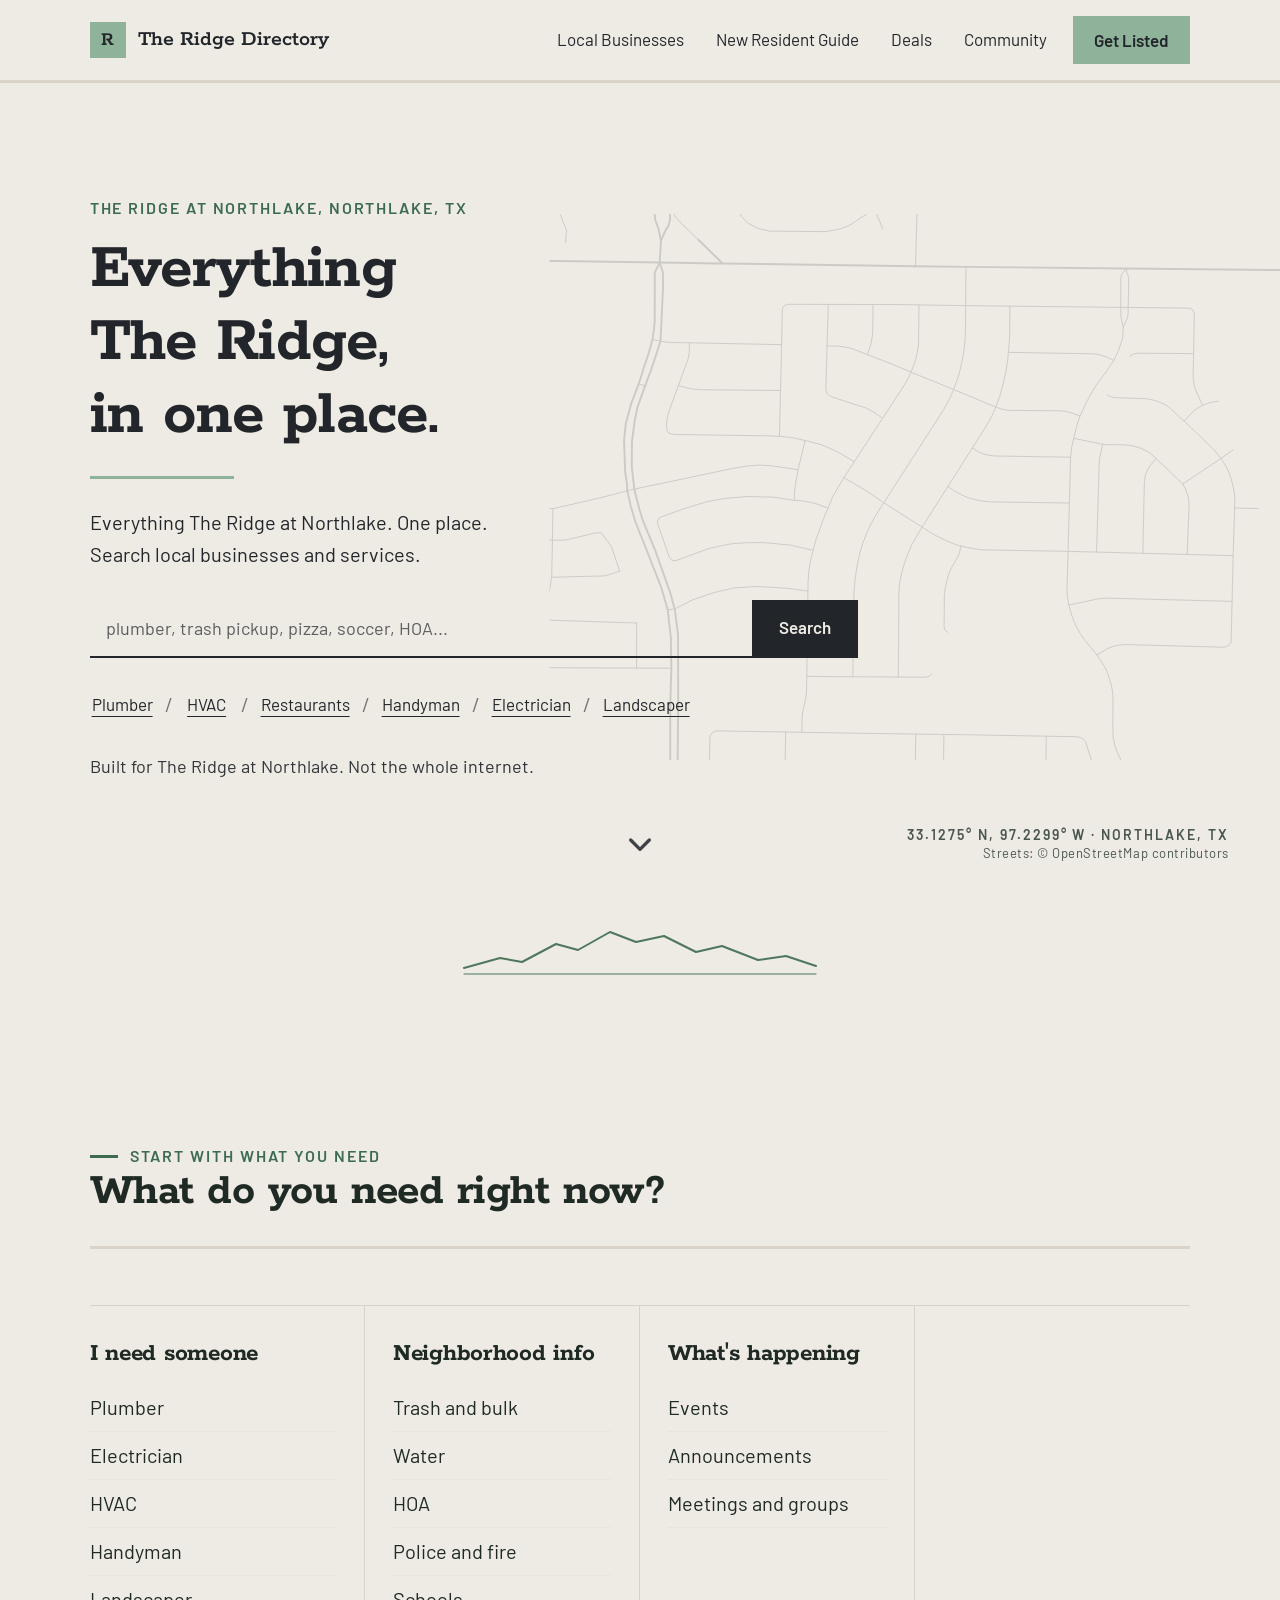
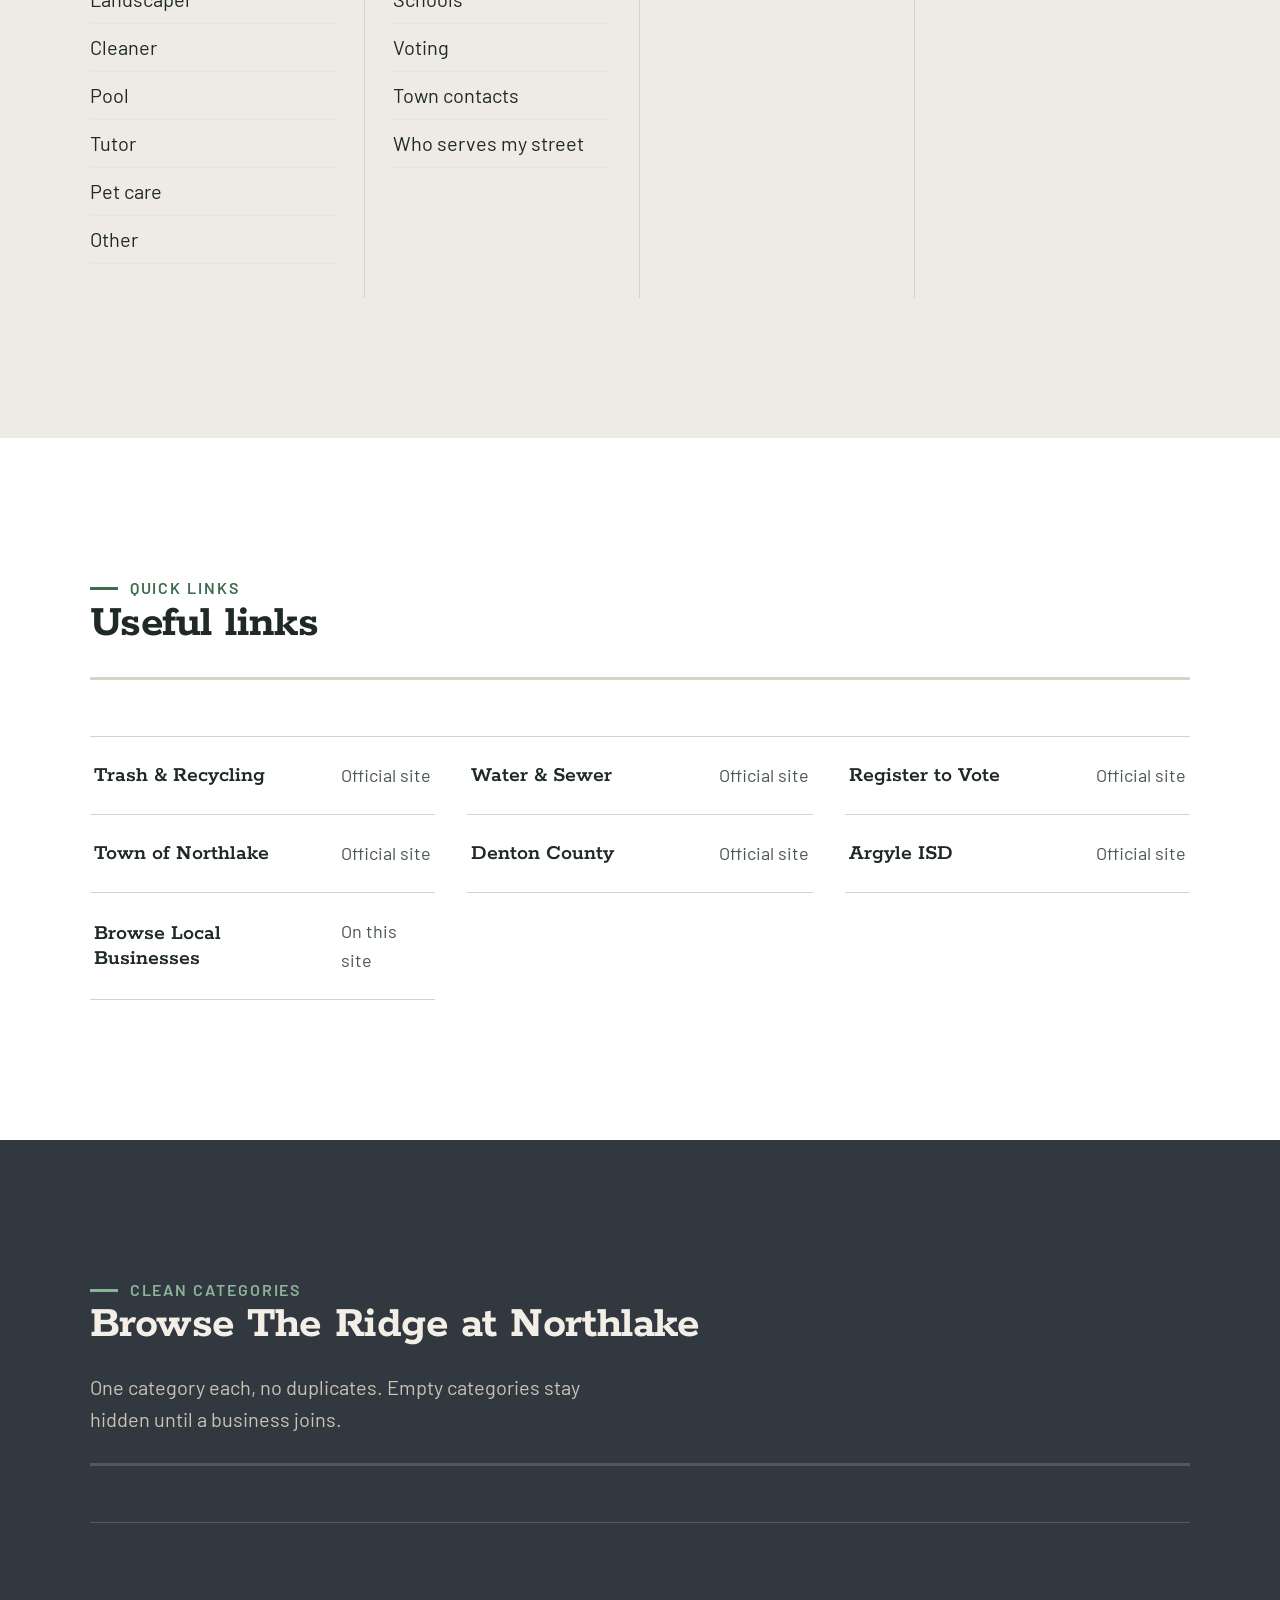
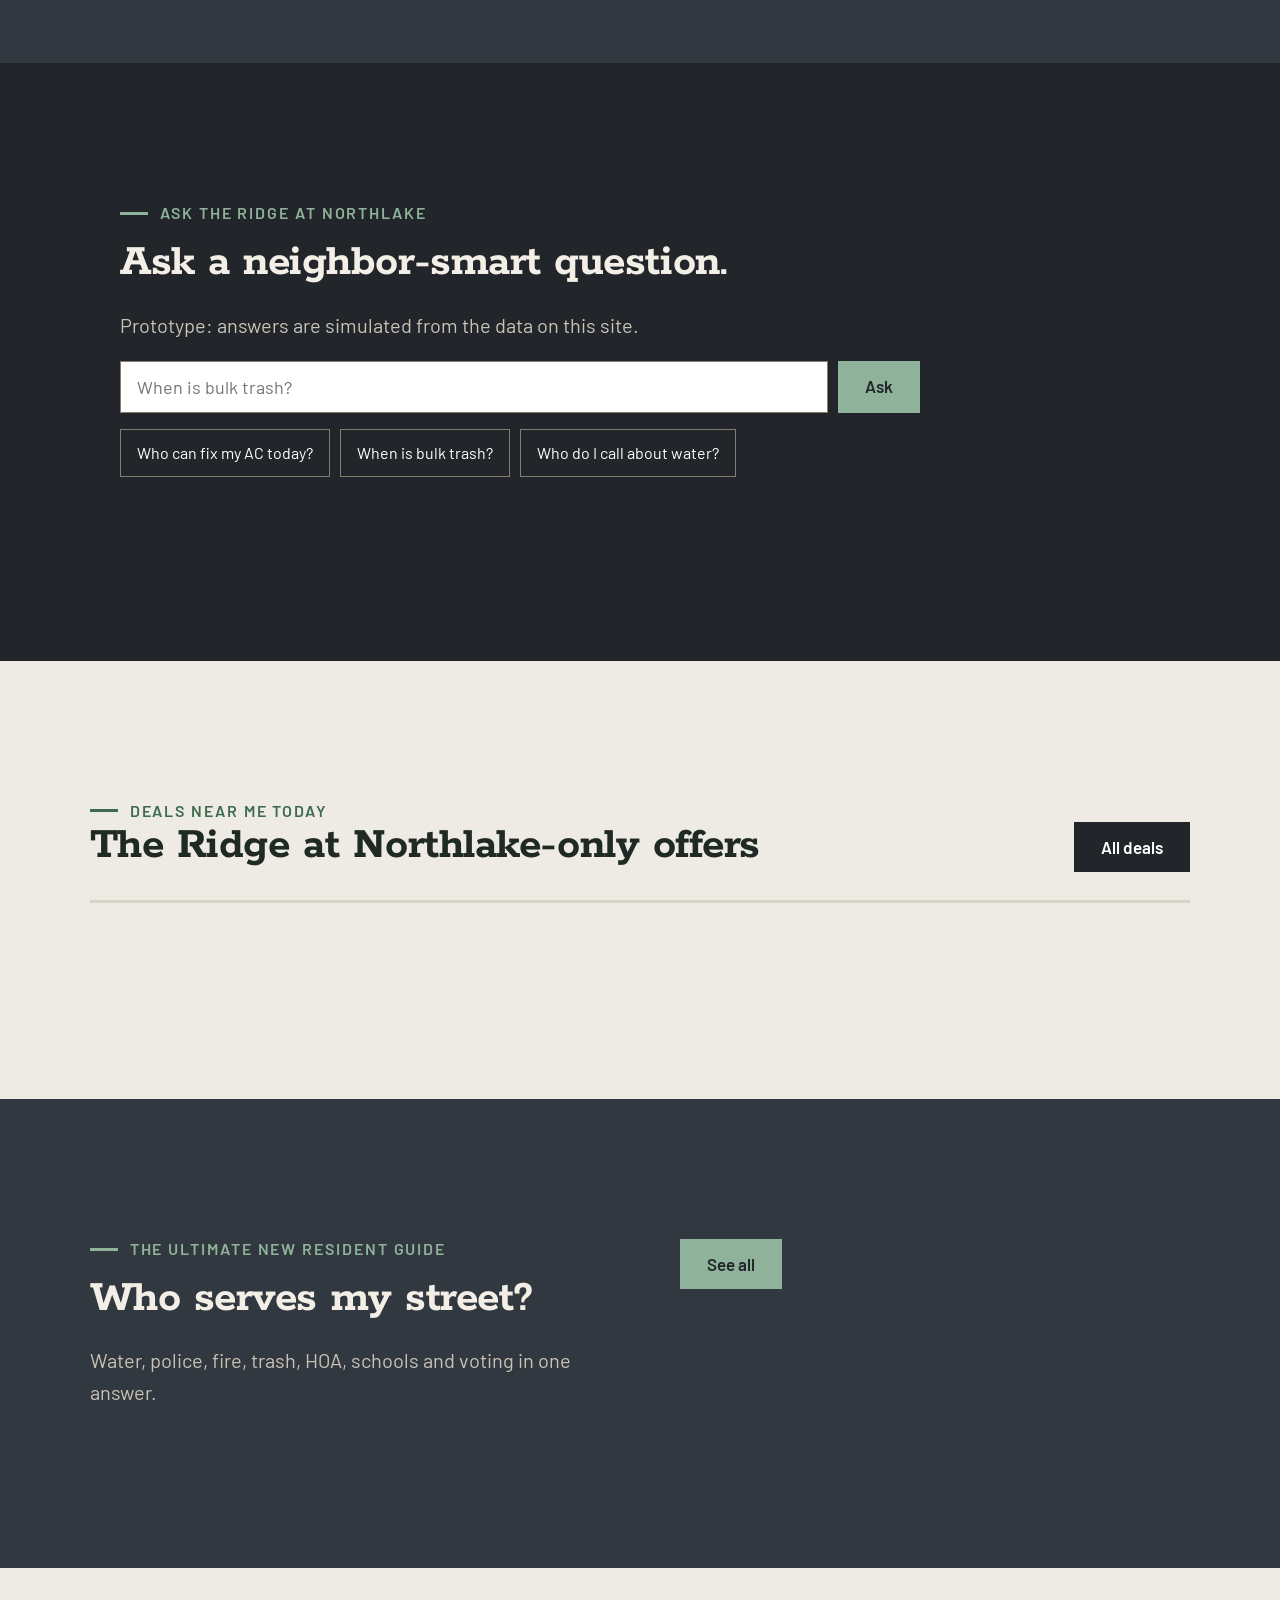
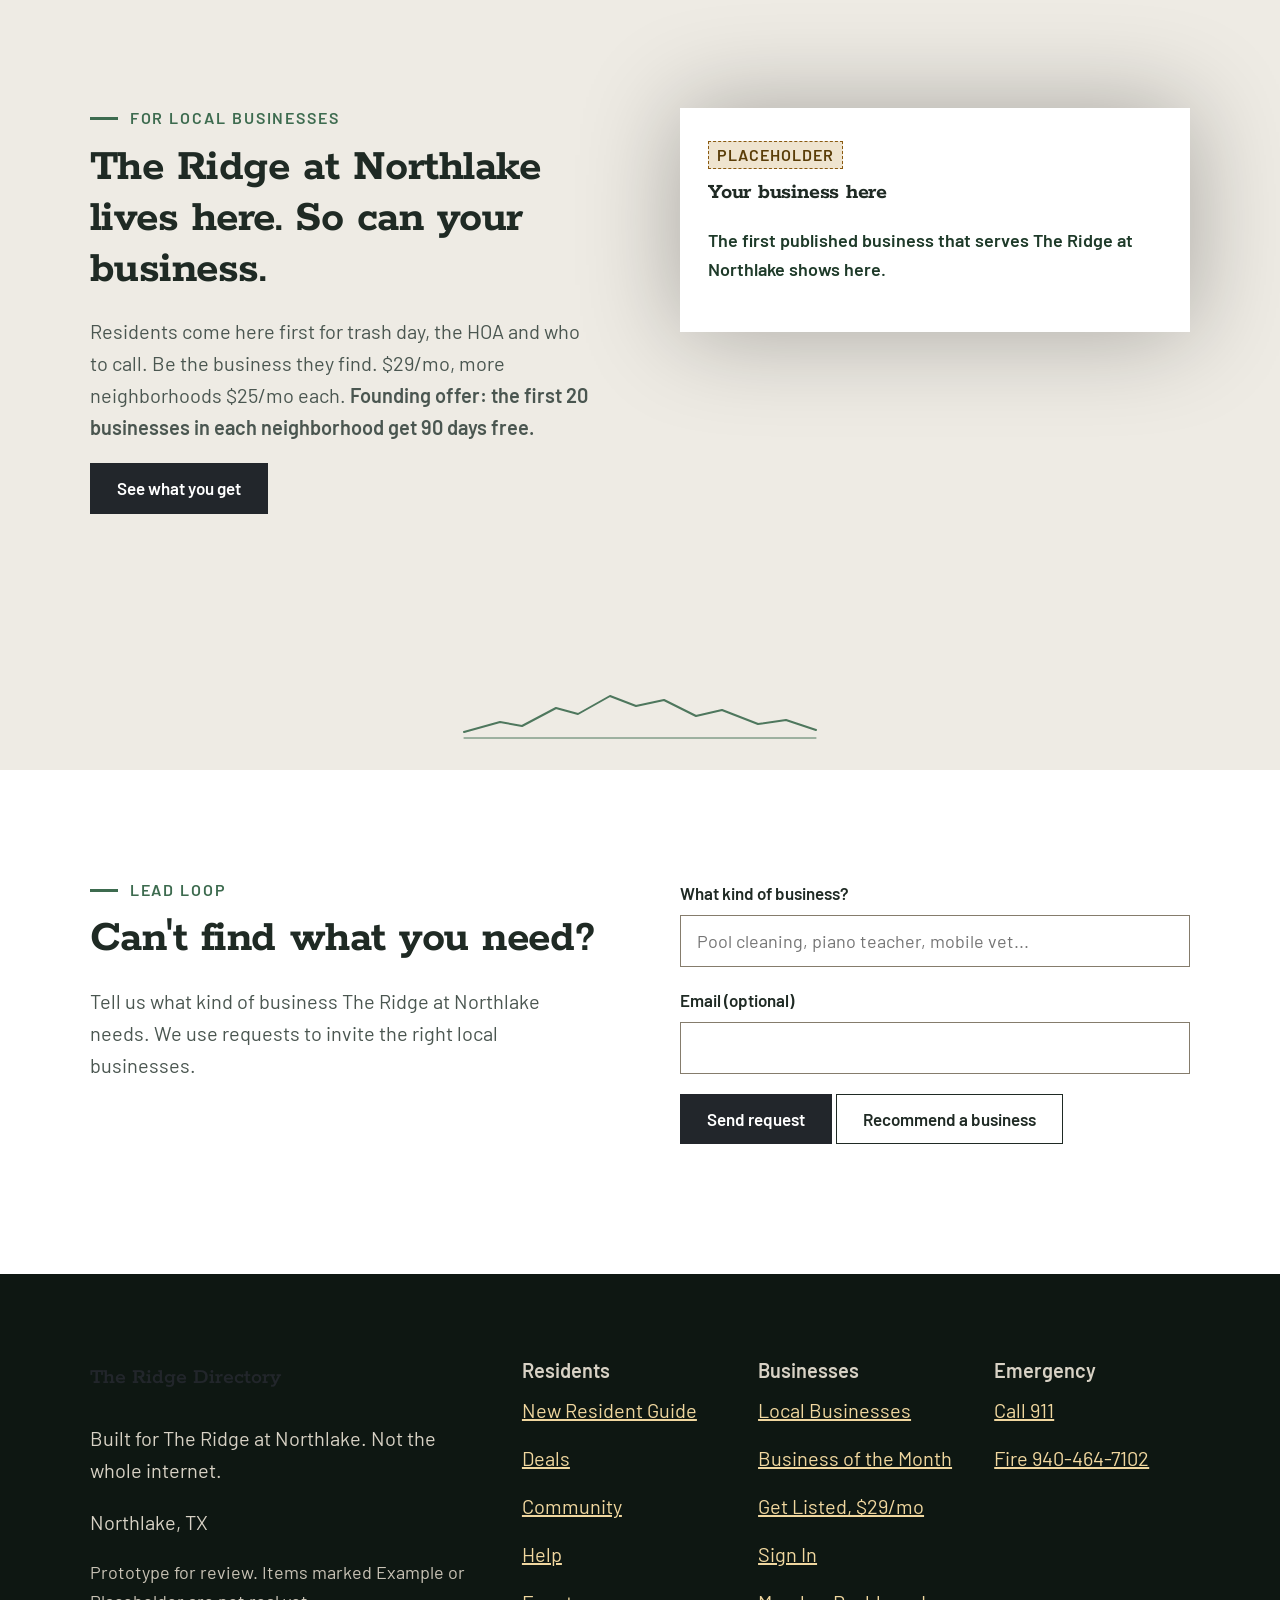
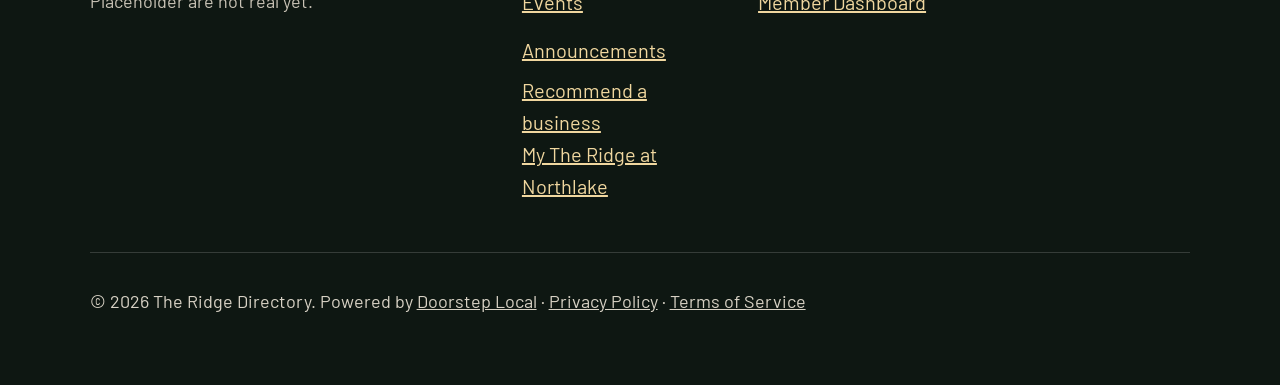
==== commit cbfcaaa3: "[the-ridge] Preview of harvestdirectory-prototype 1ce2cba" ====
--- a/index.html
+++ b/index.html
@@ -2,47 +2,46 @@
 <html lang="en"><head><meta charset="utf-8"><meta name="viewport" content="width=device-width,initial-scale=1">
 <title>The Ridge Directory | Everything The Ridge at Northlake. One place.</title><meta name="description" content="The homepage for living in The Ridge at Northlake: search local businesses, trash day, HOA, water, police, events and The Ridge at Northlake-only deals."><meta name="robots" content="noindex,nofollow">
 <link rel="canonical" href="https://theridgedirectory-preview.clientreview.co/index.html"><meta property="og:title" content="The Ridge Directory | Everything The Ridge at Northlake. One place."><meta property="og:description" content="The homepage for living in The Ridge at Northlake: search local businesses, trash day, HOA, water, police, events and The Ridge at Northlake-only deals.">
-<meta property="og:image" content="https://theridgedirectory-preview.clientreview.co/assets/favicon.png"><meta property="og:url" content="https://theridgedirectory-preview.clientreview.co/index.html"><meta property="og:type" content="website">
-<link rel="icon" href="assets/favicon.png"><link rel="preconnect" href="https://fonts.googleapis.com"><link rel="preconnect" href="https://fonts.gstatic.com" crossorigin>
-<link href="https://fonts.googleapis.com/css2?family=Fraunces:opsz,wght@9..144,600&family=Inter:wght@400;500;600;700&display=swap" rel="stylesheet">
+<meta property="og:url" content="https://theridgedirectory-preview.clientreview.co/index.html"><meta property="og:type" content="website">
+<link rel="icon" href="assets/favicon.svg"><link rel="preload" href="fonts/rokkitt.woff2" as="font" type="font/woff2" crossorigin><link rel="preload" href="fonts/barlow-400.woff2" as="font" type="font/woff2" crossorigin>
 <link rel="stylesheet" href="css/site.css"><link rel="preload" href="js/site.js" as="script"><link rel="preload" href="js/layout.js" as="script"><link rel="preload" href="js/app.js" as="script">
 <script>/* CLS gate: hide main until app.js has rendered the data-driven blocks (removed in app.js; 3s safety). */document.documentElement.classList.add('js-wait');setTimeout(function(){document.documentElement.classList.remove('js-wait')},3000)</script></head>
-<body data-page="home"><div id="hdr"></div><main id="main">
+<body class="nophoto acc-rule type-the-ridge" data-page="home"><div id="hdr"></div><main id="main">
 <section class="hero"><div class="wrap"><p class="kicker">The Ridge at Northlake, Northlake, TX</p>
-<h1>Need something in The Ridge at Northlake? Start here.</h1><p class="lede">Everything The Ridge at Northlake. One place. Search local businesses and services.</p>
+<h1>Everything The Ridge, in one place.</h1><p class="lede">Everything The Ridge at Northlake. One place. Search local businesses and services.</p>
 <form class="search" id="sform" role="search"><label for="q" class="skip" style="position:absolute;left:-9999px">What are you looking for in The Ridge at Northlake?</label>
 <input id="q" type="search" enterkeyhint="search" placeholder="plumber, trash pickup, pizza, soccer, HOA..." autocomplete="off" aria-label="What are you looking for in The Ridge at Northlake?"><button class="btn btn-gold" type="submit">Search</button></form>
 <div class="chips" aria-label="Quick searches" id="chips"></div>
-<div class="results" id="results" hidden aria-live="polite"></div><p class="small">Built for The Ridge at Northlake. Not the whole internet.</p></div><a class="scrollcue" href="#intent-h" aria-label="Scroll down"><svg viewBox="0 0 24 24" width="32" height="32" aria-hidden="true"><path d="M5 9l7 7 7-7" fill="none" stroke="currentColor" stroke-width="2.5" stroke-linecap="round" stroke-linejoin="round"/></svg></a></section>
+<div class="results" id="results" hidden aria-live="polite"></div><p class="small">Built for The Ridge at Northlake. Not the whole internet.</p></div><div class="mark map" aria-hidden="true"><img src="assets/street-plate.svg" alt="" width="1000" height="688"></div><p class="plate">33.1275° N, 97.2299° W · Northlake, TX<small>Streets: &copy; OpenStreetMap contributors</small></p><a class="scrollcue" href="#intent-h" aria-label="Scroll down"><svg viewBox="0 0 24 24" width="32" height="32" aria-hidden="true"><path d="M5 9l7 7 7-7" fill="none" stroke="currentColor" stroke-width="2.5" stroke-linecap="round" stroke-linejoin="round"/></svg></a></section>
 
-<section class="band" aria-labelledby="intent-h"><div class="wrap"><div class="head"><div><p class="kicker">Start with what you need</p><h2 id="intent-h">What do you need right now?</h2></div></div>
+<section data-band="intents" class="band" aria-labelledby="intent-h"><div class="wrap"><div class="head"><div><p class="kicker">Start with what you need</p><h2 id="intent-h">What do you need right now?</h2></div></div>
 <div class="intents">
 <div class="intent"><h3>I need someone</h3><ul><li><a href="index.html?q=plumber#sform">Plumber</a></li><li><a href="index.html?q=electrician#sform">Electrician</a></li><li><a href="index.html?q=hvac#sform">HVAC</a></li><li><a href="index.html?q=handyman#sform">Handyman</a></li><li><a href="index.html?q=landscaper#sform">Landscaper</a></li><li><a href="index.html?q=cleaner#sform">Cleaner</a></li><li><a href="index.html?q=pool#sform">Pool</a></li><li><a href="index.html?q=tutor#sform">Tutor</a></li><li><a href="index.html?q=pet#sform">Pet care</a></li><li><a href="#need">Other</a></li></ul></div>
 <div class="intent" data-needs="resources"><h3>Neighborhood info</h3><ul><li><a href="new-resident.html#g-trash" data-g="trash">Trash and bulk</a></li><li><a href="new-resident.html#g-water" data-g="water">Water</a></li><li><a href="new-resident.html#g-hoa" data-g="hoa">HOA</a></li><li><a href="new-resident.html#g-police" data-g="police">Police and fire</a></li><li><a href="new-resident.html#g-schools" data-g="schools">Schools</a></li><li><a href="new-resident.html#g-voting" data-g="voting">Voting</a></li><li><a href="new-resident.html#g-town" data-g="town">Town contacts</a></li><li><a href="new-resident.html#lookup-sec">Who serves my street</a></li></ul></div>
 <div class="intent"><h3>What's happening</h3><ul><li><a href="events.html">Events</a></li><li><a href="announcements.html">Announcements</a></li><li><a href="community.html">Meetings and groups</a></li></ul></div>
-<div class="intent"><h3>I want a deal</h3><ul><li><a href="offers.html">Deals Near Me Today</a></li><li><a href="offers.html">All deals</a></li></ul></div>
+<div class="intent" data-needs="offers"><h3>I want a deal</h3><ul><li><a href="offers.html">Deals Near Me Today</a></li><li><a href="offers.html">All deals</a></li></ul></div>
 </div></div></section>
 
-<section class="band white" data-needs="resources"><div class="wrap"><div class="head"><div><p class="kicker">Quick links</p><h2>Useful links</h2></div></div><div class="cats quick" data-quick></div></div></section>
-<section class="band dark grain" aria-labelledby="now-h" id="nowsec"><div class="wrap"><div class="head"><div><p class="kicker">The Ridge at Northlake Right Now</p><h2 id="now-h">What's happening</h2><p class="date" id="nowdate"></p></div><a class="btn btn-ghost" href="community.html">See everything happening</a></div>
+<section data-band="quick" class="band white" data-needs="resources"><div class="wrap"><div class="head"><div><p class="kicker">Quick links</p><h2>Useful links</h2></div></div><div class="cats quick" data-quick></div></div></section>
+<section data-band="now" class="band dark grain" aria-labelledby="now-h" id="nowsec"><div class="wrap"><div class="head"><div><p class="kicker">The Ridge at Northlake Right Now</p><h2 id="now-h">What's happening</h2><p class="date" id="nowdate"></p></div><a class="btn btn-ghost" href="community.html">See everything happening</a></div>
 <div class="now" id="now"></div></div></section>
 
-<section class="band slate" aria-labelledby="cat-h"><div class="wrap"><div class="head"><div><p class="kicker">Clean categories</p><h2 id="cat-h">Browse The Ridge at Northlake</h2></div><p class="muted">One category each, no duplicates. Empty categories stay hidden until a business joins.</p></div><div class="cats" id="cats"></div></div></section>
+<section data-band="cats" class="band slate" aria-labelledby="cat-h"><div class="wrap"><div class="head"><div><p class="kicker">Clean categories</p><h2 id="cat-h">Browse The Ridge at Northlake</h2></div><p class="muted">One category each, no duplicates. Empty categories stay hidden until a business joins.</p></div><div class="cats" id="cats"></div></div></section>
 
-<section class="band" aria-labelledby="feat-h" data-needs="businesses"><div class="wrap"><div class="head"><div><p class="kicker">Local Businesses</p><h2 id="feat-h">Featured The Ridge at Northlake businesses</h2></div><a class="btn btn-dark" href="members.html">See all local businesses</a></div><div class="list" id="featured"></div>
+<section data-band="featured" class="band" aria-labelledby="feat-h" data-needs="businesses"><div class="wrap"><div class="head"><div><p class="kicker">Local Businesses</p><h2 id="feat-h">Featured The Ridge at Northlake businesses</h2></div><a class="btn btn-dark" href="members.html">See all local businesses</a></div><div class="list" id="featured"></div>
 <p class="note">No star reviews. Neighbors say yes or no and what the business helped with.</p></div></section>
 
-<section class="band dark" aria-labelledby="ask-h"><div class="wrap measure"><p class="kicker">Ask The Ridge at Northlake</p><h2 id="ask-h">Ask a neighbor-smart question.</h2><p class="muted">Prototype: answers are simulated from the data on this site.</p>
+<section data-band="ask" class="band dark" aria-labelledby="ask-h"><div class="wrap measure"><p class="kicker">Ask The Ridge at Northlake</p><h2 id="ask-h">Ask a neighbor-smart question.</h2><p class="muted">Prototype: answers are simulated from the data on this site.</p>
 <form class="ask" id="ask"><label for="askq" style="position:absolute;left:-9999px">Ask The Ridge at Northlake</label><input id="askq" type="text" autocomplete="off" enterkeyhint="send" placeholder="When is bulk trash?"><button class="btn btn-gold" type="submit">Ask</button></form>
 <div class="ask-q"><button type="button" style="color:#fff;border-color:#857c6c">Who can fix my AC today?</button><button type="button" style="color:#fff;border-color:#857c6c">When is bulk trash?</button><button type="button" style="color:#fff;border-color:#857c6c">Who do I call about water?</button></div>
 <div class="ask-out" id="ask-out" aria-live="polite"></div></div></section>
 
-<section class="band" aria-labelledby="deal-h"><div class="wrap"><div class="head"><div><p class="kicker">Deals Near Me Today</p><h2 id="deal-h">The Ridge at Northlake-only offers</h2></div><a class="btn btn-dark" href="offers.html">All deals</a></div><div class="list" id="deals"></div></div></section>
+<section data-band="deals" class="band" aria-labelledby="deal-h"><div class="wrap"><div class="head"><div><p class="kicker">Deals Near Me Today</p><h2 id="deal-h">The Ridge at Northlake-only offers</h2></div><a class="btn btn-dark" href="offers.html">All deals</a></div><div class="list" id="deals"></div></div></section>
 
-<section class="band slate" aria-labelledby="nr-h" id="lookup-sec" data-needs="sides"><div class="wrap split"><div><p class="kicker">The Ultimate New Resident Guide</p><h2 id="nr-h">Who serves my street?</h2><p class="muted">Water, police, fire, trash, HOA, schools and voting in one answer.</p><a class="btn btn-gold" href="new-resident.html">Open the full guide</a></div>
+<section data-band="lookup" class="band slate" aria-labelledby="nr-h" id="lookup-sec" data-needs="sides"><div class="wrap split"><div><p class="kicker">The Ultimate New Resident Guide</p><h2 id="nr-h">Who serves my street?</h2><p class="muted">Water, police, fire, trash, HOA, schools and voting in one answer.</p><a class="btn btn-gold" href="new-resident.html">Open the full guide</a></div>
 <!-- Side options render from SITE.sides (per-directory; admin sets them). Empty = "See all" link only. --><form class="sidepick" id="lookup"></form></div></section>
 
-<section class="band" aria-labelledby="biz-h"><div class="wrap split"><div><p class="kicker">For local businesses</p><h2 id="biz-h">The Ridge at Northlake lives here. So can your business.</h2><p class="muted">Residents come here first for trash day, the HOA and who to call. Be the business they find. $29/mo, more neighborhoods $25/mo each. <b>Founding offer: the first 20 businesses in each neighborhood get 90 days free.</b></p><a class="btn btn-dark" href="join.html">See what you get</a></div>
+<section data-band="pitch" class="band" aria-labelledby="biz-h"><div class="wrap split"><div><p class="kicker">For local businesses</p><h2 id="biz-h">The Ridge at Northlake lives here. So can your business.</h2><p class="muted">Residents come here first for trash day, the HOA and who to call. Be the business they find. $29/mo, more neighborhoods $25/mo each. <b>Founding offer: the first 20 businesses in each neighborhood get 90 days free.</b></p><a class="btn btn-dark" href="join.html">See what you get</a></div>
 <div class="profile" id="pitch"></div></div></section>
 <section class="band tight white" id="need"><div class="wrap split"><div><p class="kicker">Lead loop</p><h2>Can't find what you need?</h2><p class="muted">Tell us what kind of business The Ridge at Northlake needs. We use requests to invite the right local businesses.</p></div>
 <form data-proto><label for="needw">What kind of business?</label><input id="needw" type="text" placeholder="Pool cleaning, piano teacher, mobile vet..." required>
--- a/css/site.css
+++ b/css/site.css
@@ -1,54 +1,57 @@
-:root{--ink:#1e293b;--slate:#334155;--paper:#f6f2ea;--white:#fff;--text-c:#1f2a24;--muted:#4a5650;--gold:#e0a63a;--gold-d:#8a5a10;--line:#d9d3c7;--text:1.25rem;--text-lh:1.6;--wrap:min(82%,1240px);--r:14px}
+@font-face{font-family:"Rokkitt";src:url(../fonts/rokkitt.woff2) format("woff2");font-weight:600 800;font-style:normal;font-display:swap}
+@font-face{font-family:"Barlow";src:url(../fonts/barlow-400.woff2) format("woff2");font-weight:400;font-style:normal;font-display:swap}
+@font-face{font-family:"Barlow";src:url(../fonts/barlow-600.woff2) format("woff2");font-weight:600 700;font-style:normal;font-display:swap}
+:root{--ink:#22262b;--slate:#32383f;--paper:#eeebe4;--white:#fff;--text-c:#1f2a24;--muted:#4a5650;--gold:#8fb39a;--gold-d:#3d6b4f;--line:#d9d3c7;--text:1.25rem;--text-lh:1.6;--wrap:min(82%,1240px);--r:var(--radius);--radius:0px;--rule:3px;--f-display:"Rokkitt",Georgia,serif;--f-text:"Barlow",system-ui,sans-serif;--f-display-w:700}
 *{box-sizing:border-box}html{-webkit-text-size-adjust:100%}
-body{margin:0;font:400 var(--text)/var(--text-lh) Inter,system-ui,sans-serif;color:var(--text-c);background:var(--paper);overflow-x:hidden}
+body{margin:0;font:400 var(--text)/var(--text-lh) var(--f-text);color:var(--text-c);background:var(--paper);overflow-x:hidden}
 img{max-width:100%;display:block}
 a{color:var(--gold-d)}a:hover{text-decoration-thickness:2px}
-h1,h2,h3{font-family:Fraunces,Georgia,serif;font-weight:600;line-height:1.1;margin:0 0 .4em;letter-spacing:-.01em}
+h1,h2,h3{font-family:var(--f-display);font-weight:var(--f-display-w);line-height:1.1;margin:0 0 .4em;letter-spacing:-.01em}
 h1{font-size:clamp(2.6rem,6.2vw,5.6rem)}h2{font-size:clamp(2rem,3.6vw,3.25rem)}h3{font-size:1.4rem}
 p{margin:20px 0}
 .wrap{width:var(--wrap);margin:0 auto}.measure{max-width:1040px}
-.skip{position:absolute;left:12px;top:0;transform:translateY(-120%);background:var(--gold);color:var(--ink);padding:12px 18px;z-index:99;border-radius:8px}.skip:focus{transform:none}
+.skip{position:absolute;left:12px;top:0;transform:translateY(-120%);background:var(--gold);color:var(--ink);padding:12px 18px;z-index:99;border-radius:var(--radius)}.skip:focus{transform:none}
 :focus-visible{outline:3px solid var(--gold);outline-offset:3px}
-.btn{display:inline-flex;align-items:center;justify-content:center;gap:8px;min-height:48px;padding:14px 26px;border-radius:999px;font:600 1.0625rem/1.2 Inter,sans-serif;text-decoration:none;border:1px solid transparent;cursor:pointer}
+.btn{display:inline-flex;align-items:center;justify-content:center;gap:8px;min-height:48px;padding:14px 26px;border-radius:var(--radius);font:600 1.0625rem/1.2 var(--f-text);text-decoration:none;border:1px solid transparent;cursor:pointer}
 .btn-gold{background:var(--gold);color:var(--ink)}.btn-gold:hover{filter:brightness(1.08)}
 .btn-ghost{background:transparent;color:inherit;border-color:currentColor}
 .btn-dark{background:var(--ink);color:#fff}
-.kicker{font:600 1rem/1.3 Inter,sans-serif;letter-spacing:.12em;text-transform:uppercase;color:var(--gold-d);margin:0 0 14px}
+.kicker{font:600 1rem/1.3 var(--f-text);letter-spacing:.12em;text-transform:uppercase;color:var(--gold-d);margin:0 0 14px}
 .dark .kicker,.slate .kicker,.photo .kicker{color:var(--gold)}
-.ex{display:inline-block;font:700 1rem/1 Inter,sans-serif;letter-spacing:.06em;text-transform:uppercase;background:#efe4cf;color:#5a3d08;border:1px dashed #8a5a10;border-radius:6px;padding:5px 8px;vertical-align:middle}
+.ex{display:inline-block;font:700 1rem/1 var(--f-text);letter-spacing:.06em;text-transform:uppercase;background:#efe4cf;color:#5a3d08;border:1px dashed #8a5a10;border-radius:var(--radius);padding:5px 8px;vertical-align:middle}
 .dark .ex{background:#3a3220;color:#f5d896;border-color:#f5d896}
 /* header */
 .hdr{position:absolute;inset:0 0 auto;z-index:20;color:#fff;background:linear-gradient(180deg,rgba(0,0,0,.75),transparent)}
 .hdr.solid{position:sticky;top:0;background:var(--ink)}
 .hdr-in{display:flex;align-items:center;justify-content:space-between;gap:20px;min-height:80px}
-.brand{display:flex;align-items:center;gap:12px;color:#fff;text-decoration:none;font:600 1.375rem/1 Fraunces,serif;min-height:48px}
-.brand img{width:36px;height:36px;border-radius:8px}
+.brand{display:flex;align-items:center;gap:12px;color:#fff;text-decoration:none;font:600 1.375rem/1 var(--f-display);min-height:48px}
+.brand img{width:36px;height:36px;border-radius:var(--radius)}
 .nav{display:flex;gap:4px;align-items:center}
-.nav a{color:#fff;text-decoration:none;font-size:1.0625rem;padding:12px 14px;min-height:48px;display:inline-flex;align-items:center;border-radius:8px}
+.nav a{color:#fff;text-decoration:none;font-size:1.0625rem;padding:12px 14px;min-height:48px;display:inline-flex;align-items:center;border-radius:var(--radius)}
 .nav a:hover,.nav a[aria-current]{background:rgba(255,255,255,.12)}
 .nav .btn{margin-left:8px;padding:12px 20px}
-.menu-btn{display:none;min-width:48px;min-height:48px;background:transparent;border:1px solid rgba(255,255,255,.4);color:#fff;border-radius:10px;font:600 1rem Inter,sans-serif}
+.menu-btn{display:none;min-width:48px;min-height:48px;background:transparent;border:1px solid rgba(255,255,255,.4);color:#fff;border-radius:var(--radius);font:600 1rem var(--f-text)}
 @media (max-width:1023px){.menu-btn{display:inline-flex;align-items:center;justify-content:center;padding:0 16px}
  .nav{display:none;position:fixed;inset:80px 0 0;background:var(--ink);flex-direction:column;align-items:stretch;padding:20px 8%;overflow:auto}
- .nav.open{display:flex}.nav a{font-size:1.25rem;border-bottom:1px solid rgba(255,255,255,.12);border-radius:0}.nav .btn{margin:20px 0 0;border-radius:999px}}
+ .nav.open{display:flex}.nav a{font-size:1.25rem;border-bottom:1px solid rgba(255,255,255,.12);border-radius:0}.nav .btn{margin:20px 0 0;border-radius:var(--radius)}}
 /* hero */
-.hero{position:relative;min-height:100svh;display:flex;align-items:center;color:#fff;background:linear-gradient(135deg,#1e293b 0%,#334155 60%,#1e293b 100%)}
-.hero:before{content:"";position:absolute;inset:0;background:rgba(0,0,0,.6)}
+.hero{position:relative;min-height:100svh;display:flex;align-items:center;color:#fff;background:#eeebe4}
+.hero.has-photo:before,.has-photo .hero:before{content:"";position:absolute;inset:0;background:rgba(0,0,0,.6)}
 .hero .wrap{position:relative;padding:140px 0 90px}
 .hero h1{text-shadow:0 0 15px rgba(0,0,0,.5);max-width:14ch}
 .hero .lede{font-size:clamp(1.25rem,1.8vw,1.5rem);max-width:40ch;margin:0 0 30px}
-.search{display:flex;background:#fff;border-radius:999px;padding:8px;box-shadow:0 0 100px rgba(0,0,0,.35);max-width:900px}
-.search input{flex:1;min-width:0;border:0;background:transparent;font:400 1.25rem Inter,sans-serif;padding:0 20px;color:var(--text-c);min-height:56px}
+.search{display:flex;align-items:stretch;background:transparent;border-radius:0;padding:0;box-shadow:none;border-bottom:2px solid currentColor;max-width:900px}
+.search input{flex:1;min-width:0;border:0;border-radius:0;background:transparent;font:400 1.25rem var(--f-text);padding:0 4px;color:inherit;min-height:56px}.search input::placeholder{color:inherit;opacity:.72}.search .btn{border-radius:var(--radius) var(--radius) 0 0}
 .search input:focus{outline:none}.search:focus-within{outline:3px solid var(--gold);outline-offset:3px}
 .search .btn{min-height:56px}
 .chips{display:flex;flex-wrap:wrap;gap:10px;margin:22px 0 0}
-.chip{min-height:48px;padding:10px 18px;border-radius:999px;border:1px solid rgba(255,255,255,.4);background:rgba(0,0,0,.25);color:#fff;font:500 1rem Inter,sans-serif;cursor:pointer}
-.chip:hover{background:rgba(255,255,255,.15)}
+.chips{align-items:center;gap:0 10px}.chip{min-height:48px;padding:0 2px;border:0;border-radius:0;background:none;color:inherit;font:500 1.0625rem var(--f-text);cursor:pointer;text-decoration:underline;text-decoration-thickness:1px;text-underline-offset:5px}.chips .sep{opacity:.6}
+.chip:hover{text-decoration-thickness:2px}
 .hero .small{font-size:1rem;opacity:.92;margin-top:24px}
 .results{max-width:900px;margin-top:18px;background:#fff;color:var(--text-c);border-radius:var(--r);box-shadow:0 0 100px rgba(0,0,0,.3);max-height:60vh;overflow:auto}
 .results[hidden]{display:none}
 .res{display:flex;gap:14px;align-items:flex-start;padding:16px 22px;border-bottom:1px solid #eee;text-decoration:none;color:inherit;min-height:48px}
-.res:hover{background:#faf6ee}.res b{display:block}.res .t{font:700 .875rem Inter;letter-spacing:.06em;text-transform:uppercase;color:var(--gold-d);min-width:96px;padding-top:4px}
+.res:hover{background:#faf6ee}.res b{display:block}.res .t{font:700 .875rem var(--f-text);letter-spacing:.06em;text-transform:uppercase;color:var(--gold-d);min-width:96px;padding-top:4px}
 /* bands */
 .band{padding:140px 0}.band.tight{padding:110px 0}
 .dark{background:var(--ink);color:#f3efe6}.slate{background:var(--slate);color:#f3efe6}.white{background:#fff}
@@ -72,24 +75,24 @@
 /* categories */
 .cats{display:grid;grid-template-columns:repeat(auto-fill,minmax(300px,1fr));gap:0 32px;border-top:1px solid rgba(255,255,255,.16)}
 .cat{display:flex;justify-content:space-between;align-items:center;gap:12px;padding:24px 4px;border-bottom:1px solid rgba(255,255,255,.16);text-decoration:none;color:#fff;min-height:48px}
-.cat span{font:600 1.375rem Fraunces,serif}.cat small{font-size:1rem;color:#c9c3b6}
+.cat span{font:600 1.375rem var(--f-display)}.cat small{font-size:1rem;color:#c9c3b6}
 .cat:hover span{color:var(--gold)}
 /* right now */
 .now{display:grid;grid-template-columns:1fr 1.4fr 1fr;gap:40px}
-.now h3{font-family:Inter,sans-serif;font-size:1rem;letter-spacing:.12em;text-transform:uppercase;color:var(--gold-d);border-bottom:1px solid var(--line);padding-bottom:12px}
+.now h3{font-family:var(--f-text);font-size:1rem;letter-spacing:.12em;text-transform:uppercase;color:var(--gold-d);border-bottom:1px solid var(--line);padding-bottom:12px}
 .now ul{list-style:none;padding:0;margin:0}.now li{padding:14px 0;border-bottom:1px solid #ebe5d9}
 .now li b{display:block}.now .when{color:var(--muted);font-size:1.0625rem}
-.date{font:600 clamp(1.4rem,2vw,1.75rem) Fraunces,serif;margin:0}
+.date{font:600 clamp(1.4rem,2vw,1.75rem) var(--f-display);margin:0}
 @media (max-width:900px){.now{grid-template-columns:1fr}}
 /* split */
 .split{display:grid;grid-template-columns:1fr 1fr;gap:80px;align-items:start}
 @media (max-width:900px){.split{grid-template-columns:1fr;gap:40px}}
 /* form */
 label{display:block;font-weight:600;margin:0 0 8px;font-size:1.0625rem}
-input[type=text],input[type=email],select,textarea{width:100%;min-height:52px;border:1px solid #b9b1a2;border-radius:10px;padding:12px 16px;font:400 1.125rem Inter,sans-serif;background:#fff;color:var(--text-c)}
+input[type=text],input[type=email],input[type=search],select,textarea{width:100%;min-height:52px;border:1px solid #b9b1a2;border-radius:var(--radius);padding:12px 16px;font:400 1.125rem var(--f-text);background:#fff;color:var(--text-c)}
 textarea{min-height:120px}
 .seg{display:flex;flex-wrap:wrap;gap:10px;margin:14px 0}
-.seg label{display:flex;align-items:center;gap:10px;min-height:48px;padding:10px 16px;border:1px solid rgba(255,255,255,.3);border-radius:10px;font-weight:500;cursor:pointer;margin:0}
+.seg label{display:flex;align-items:center;gap:10px;min-height:48px;padding:10px 16px;border:1px solid rgba(255,255,255,.3);border-radius:var(--radius);font-weight:500;cursor:pointer;margin:0}
 .seg input{width:22px;height:22px;accent-color:var(--gold)}
 .answer{margin-top:28px;border-top:1px solid rgba(255,255,255,.16)}
 .answer dl{display:grid;grid-template-columns:minmax(120px,200px) 1fr;margin:0}
@@ -100,27 +103,27 @@
 @media (max-width:400px){.list{grid-template-columns:1fr}}
 .card{background:#fff;border:1px solid #e3ddd0;border-radius:var(--r);padding:26px;display:flex;flex-direction:column;gap:12px;box-shadow:0 0 60px rgba(0,0,0,.05)}
 .card .top{display:flex;gap:16px;align-items:center}
-.card .logo{width:64px;height:64px;border-radius:12px;object-fit:contain;background:#f4efe4;border:1px solid #eee}
-.card .ph{width:64px;height:64px;border-radius:12px;background:#ece5d6;display:grid;place-items:center;font:600 1.4rem Fraunces;color:#5a4a2a}
+.card .logo{width:64px;height:64px;border-radius:var(--radius);object-fit:contain;background:#f4efe4;border:1px solid #eee}
+.card .ph{width:64px;height:64px;border-radius:var(--radius);background:#ece5d6;display:grid;place-items:center;font:600 1.4rem var(--f-display);color:#5a4a2a}
 .card h3{margin:0;font-size:1.375rem}.card .sub{font-size:1rem;color:var(--muted)}
 .card p{margin:0;font-size:1.0625rem}
 .badges{display:flex;flex-wrap:wrap;gap:8px}
-.badge{font:600 1rem/1.2 Inter;padding:7px 10px;border-radius:6px;background:#eef2ec;color:#1e3a29;border:1px solid #c9d6cc}
+.badge{font:600 1rem/1.2 var(--f-text);padding:7px 10px;border-radius:var(--radius);background:#eef2ec;color:#1e3a29;border:1px solid #c9d6cc}
 .badge.res{background:#fbf1dc;color:#5a3d08;border-color:#e6cf9c}
 .badge.tip{cursor:help;position:relative}
 .recs{font-size:1rem;color:#1e3a29;font-weight:600}
 .actions{display:flex;flex-wrap:wrap;gap:10px;margin-top:auto;padding-top:6px}
 .actions .btn{padding:12px 18px;font-size:1rem}
-.save{min-width:48px;min-height:48px;border-radius:999px;border:1px solid #b9b1a2;background:#fff;font:600 1rem Inter;padding:0 16px;cursor:pointer;color:var(--text-c)}
+.save{min-width:48px;min-height:48px;border-radius:var(--radius);border:1px solid #b9b1a2;background:#fff;font:600 1rem var(--f-text);padding:0 16px;cursor:pointer;color:var(--text-c)}
 .save[aria-pressed=true]{background:var(--ink);color:#fff;border-color:var(--ink)}
-.offer .exp{font-weight:700;color:#8b2a0e}.offer .kind{font:700 1rem Inter;letter-spacing:.06em;text-transform:uppercase;color:var(--gold-d)}
+.offer .exp{font-weight:700;color:#8b2a0e}.offer .kind{font:700 1rem var(--f-text);letter-spacing:.06em;text-transform:uppercase;color:var(--gold-d)}
 /* ask */
 .ask{display:flex;gap:10px;max-width:800px}.ask input{flex:1}
 .ask-out{margin-top:24px;max-width:800px;font-size:1.25rem;min-height:1em}
 .ask-q{display:flex;flex-wrap:wrap;gap:10px;margin-top:16px}
-.ask-q button{min-height:48px;padding:10px 16px;border-radius:999px;border:1px solid #b9b1a2;background:transparent;font:500 1rem Inter;cursor:pointer;color:var(--text-c)}
+.ask-q button{min-height:48px;padding:10px 16px;border-radius:var(--radius);border:1px solid #b9b1a2;background:transparent;font:500 1rem var(--f-text);cursor:pointer;color:var(--text-c)}
 /* join */
-.price{font:600 clamp(3.5rem,8vw,6rem)/1 Fraunces,serif}.price small{font-size:1.5rem}
+.price{font:600 clamp(3.5rem,8vw,6rem)/1 var(--f-display)}.price small{font-size:1.5rem}
 .feat{list-style:none;padding:0;margin:0;columns:2;column-gap:60px}.feat li{break-inside:avoid;padding:16px 0;border-bottom:1px solid rgba(255,255,255,.16)}
 .feat b{display:block;color:#fff}
 @media (max-width:800px){.feat{columns:1}}
@@ -128,8 +131,8 @@
 .profile .cover{aspect-ratio:3/1;object-fit:cover;width:100%}
 .profile .pin{padding:28px}
 /* page hero */
-.phero{background:linear-gradient(135deg,#1e293b 0%,#334155 60%,#1e293b 100%);position:relative;color:#fff}
-.phero:before{content:"";position:absolute;inset:0;background:rgba(0,0,0,.72)}
+.phero{background:#eeebe4;position:relative;color:#fff}
+.has-photo .phero:before{content:"";position:absolute;inset:0;background:rgba(0,0,0,.72)}
 .phero .wrap{position:relative;padding:170px 0 90px}
 .phero h1{font-size:clamp(2.75rem,5vw,4.5rem)}
 .phero p{max-width:50ch;font-size:1.375rem}
@@ -137,10 +140,10 @@
 /* guide */
 .guide{display:grid;grid-template-columns:repeat(auto-fill,minmax(300px,1fr));gap:0 40px}
 .guide div{padding:22px 0;border-bottom:1px solid var(--line)}
-.guide h3{font-size:1.25rem;font-family:Inter;font-weight:700;margin:0 0 6px}
+.guide h3{font-size:1.25rem;font-family:var(--f-text);font-weight:700;margin:0 0 6px}
 .guide p{margin:0;font-size:1.0625rem}
 .filters{display:flex;flex-wrap:wrap;gap:10px;margin-bottom:30px}
-.filters button{min-height:48px;padding:10px 18px;border-radius:999px;border:1px solid #b9b1a2;background:#fff;font:500 1rem Inter;cursor:pointer;color:var(--text-c)}
+.filters button{min-height:48px;padding:10px 18px;border-radius:var(--radius);border:1px solid #b9b1a2;background:#fff;font:500 1rem var(--f-text);cursor:pointer;color:var(--text-c)}
 .filters button[aria-pressed=true]{background:var(--ink);color:#fff;border-color:var(--ink)}
 /* footer */
 .ftr{background:#0e1712;color:#d8d2c5;padding:80px 0 40px}
@@ -149,11 +152,11 @@
 .ftr ul{list-style:none;padding:0;margin:0}
 .ftr .fine{border-top:1px solid rgba(255,255,255,.16);margin-top:50px;padding-top:24px;font-size:1rem}
 @media (max-width:800px){.ftr .cols{grid-template-columns:1fr 1fr}}
-.toast{position:fixed;left:50%;bottom:24px;transform:translateX(-50%);background:var(--ink);color:#fff;padding:14px 22px;border-radius:999px;z-index:50;font-size:1rem}
+.toast{position:fixed;left:50%;bottom:24px;transform:translateX(-50%);background:var(--ink);color:#fff;padding:14px 22px;border-radius:var(--radius);z-index:50;font-size:1rem}
 .note{font-size:1rem;color:var(--muted)}
 .dark .note,.slate .note{color:#c9c3b6}
 .hero .kicker,.phero .kicker{color:var(--gold)}
-.phero .kicker{color:#f8dc9c} /* M1 r5: #e0a63a on photo = 2.88-4.27:1 at 18-20px/600; #f8dc9c = 4.67+ */
+.phero .kicker{color:#cfe3d3} /* M1 r5: #e0a63a on photo = 2.88-4.27:1 at 18-20px/600; #cfe3d3 = 4.67+ */
 .dark .now h3{color:var(--gold);border-color:rgba(255,255,255,.16)}.dark .now li{border-color:rgba(255,255,255,.12)}.dark .when{color:#c9c3b6}
 .slate .intent li a{color:#fff}
 @media (max-width:600px){.search .btn{padding:14px 18px}}
@@ -161,7 +164,7 @@
 /* Gate R1 fixes */
 .profile .cover{height:auto;aspect-ratio:3/1;object-fit:cover;object-position:left center}
 .nav .btn-gold{color:var(--ink)}
-.phero.bizhero:before{background:linear-gradient(90deg,rgba(14,23,18,.92) 0%,rgba(14,23,18,.8) 55%,rgba(14,23,18,.55) 100%)}
+.has-photo .phero.bizhero:before{background:linear-gradient(90deg,rgba(14,23,18,.92) 0%,rgba(14,23,18,.8) 55%,rgba(14,23,18,.55) 100%)}
 h1{font-size:max(2.75rem,5vw)}
 .hero h1{font-size:max(2.6rem,5.2vw);max-width:13ch}
 .hero .lede{font-size:max(1.25rem,1.3vw)}
@@ -195,11 +198,11 @@
 /* F8 Low: menu open, page scrolls behind */
 html:has(.nav.open){overflow:hidden}
 /* F10 Low: input borders 1.9-2.13:1 (<3:1 UI) css/site.css:89 and .seg label border on slate css/site.css:92 */
-input[type=text],input[type=email],select,textarea{border-color:#857c6c}
+input[type=text],input[type=email],input[type=search],select,textarea{border-color:#857c6c}
 .seg label{border-color:rgba(255,255,255,.55)}
 /* F11 Low: my-harvest empty-state links are 24px-tall inline links (only CTAs) my-harvest.html:15 */
 #my>p:first-child a{display:inline-flex;min-height:48px;align-items:center}
-#oq{width:100%;min-height:52px;border:1px solid #857c6c;border-radius:10px;padding:12px 16px;font:400 1.125rem Inter,sans-serif;background:#fff;color:var(--text-c);max-width:520px;margin-bottom:30px;-webkit-appearance:none;appearance:none}
+#oq{width:100%;min-height:52px;border:1px solid #857c6c;border-radius:var(--radius);padding:12px 16px;font:400 1.125rem var(--f-text);background:#fff;color:var(--text-c);max-width:520px;margin-bottom:30px;-webkit-appearance:none;appearance:none}
 
 /* Final polish */
 @media (min-width:601px){.hero{align-items:flex-start}.hero .wrap{padding-top:max(130px,22svh)}}
@@ -223,7 +226,7 @@
 .bizcover-band{padding-bottom:56px}
 .subtag{font-size:1.125rem!important;opacity:.9}
 .livetags{display:flex;gap:8px;flex-wrap:wrap;margin:24px 0 8px}
-.tag{display:inline-block;padding:6px 12px;border-radius:999px;background:#ece5d6;font-weight:600;font-size:1rem}
+.tag{display:inline-block;padding:6px 12px;border-radius:var(--radius);background:#ece5d6;font-weight:600;font-size:1rem}
 .tag.vm{background:#1f5135;color:#fff}
 .abouth{font-size:1.75rem;margin-top:20px}
 .views{font-size:1.125rem}.views b{font-size:1.5rem}
@@ -256,7 +259,7 @@
 
 /* Inner pages match home (Mike, Oct 14): hero treatment scaled, full section rhythm, shared heads */
 .phero{min-height:min(62svh,640px);display:flex;align-items:flex-end;background-position:center 40%}
-.phero:before{background:linear-gradient(180deg,rgba(0,0,0,.72) 0%,rgba(0,0,0,.6) 45%,rgba(0,0,0,.7) 100%)}
+.has-photo .phero:before{background:linear-gradient(180deg,rgba(0,0,0,.72) 0%,rgba(0,0,0,.6) 45%,rgba(0,0,0,.7) 100%)}
 .phero .wrap{padding:170px 0 110px}
 .phero h1{text-shadow:0 0 15px rgba(0,0,0,.5);max-width:18ch}
 .phero p{font-size:max(1.25rem,1.3vw);max-width:44ch;margin:0}
@@ -279,6 +282,55 @@
 
 
 /* Directory template: monogram when a directory has no logo file */
-.mono{display:inline-flex;align-items:center;justify-content:center;width:36px;height:36px;border-radius:8px;background:var(--gold);color:var(--ink);font:600 1.25rem/1 Fraunces,serif}
+.mono{display:inline-flex;align-items:center;justify-content:center;width:36px;height:36px;border-radius:var(--radius);background:var(--gold);color:var(--ink);font:600 1.25rem/1 var(--f-display)}
 /* Quick links on a light band (live-site "Quick links" block) */
 .white .cats.quick{border-top-color:var(--line)}.white .quick .cat{color:var(--text-c);border-bottom-color:var(--line)}.white .quick .cat small{color:var(--muted)}.white .quick .cat:hover span{color:var(--gold-d)}
+
+/* ===== R2 (Marco gate) ===== */
+.hero h1,.phero h1{text-wrap:balance}
+.ftr li a{min-width:48px}
+/* whole label row is the tap target; the native radio covers the row invisibly */
+.seg label{position:relative}
+.seg input{position:absolute;inset:0;width:100%;height:100%;margin:0;opacity:0;cursor:pointer}
+.seg label:before{content:"";flex:none;width:20px;height:20px;border:2px solid currentColor;border-radius:50%}
+.seg label:has(:checked):before{background:var(--gold);box-shadow:inset 0 0 0 3px var(--paper)}
+/* no-photo directories: paper hero, ink type, accent hairline, name-mark or map plate */
+.nophoto .hdr{position:sticky;top:0;color:var(--ink);background:var(--paper);border-bottom:var(--rule) solid var(--line)}
+.nophoto .brand,.nophoto .nav a{color:var(--ink)}
+.nophoto .nav a:hover,.nophoto .nav a[aria-current]{background:rgba(0,0,0,.06)}
+.nophoto .menu-btn{color:var(--ink);border-color:var(--ink)}
+@media (max-width:1023px){.nophoto .nav{background:var(--paper)}.nophoto .nav a{border-bottom-color:var(--line)}}
+.nophoto .hero,.nophoto .phero{background:var(--paper);color:var(--ink);overflow:hidden}
+.nophoto .hero{min-height:min(88svh,860px)}
+.nophoto .hero .wrap{padding-top:clamp(56px,9vw,120px)}
+.nophoto .phero{min-height:auto;border-bottom:var(--rule) solid var(--line)}
+.nophoto .phero .wrap{padding:clamp(56px,7vw,104px) 0 clamp(40px,5vw,72px)}
+.nophoto .hero h1,.nophoto .phero h1{text-shadow:none}
+.nophoto .hero .kicker,.nophoto .phero .kicker{color:var(--gold-d)}
+.nophoto .hero h1:after,.nophoto .phero h1:after{content:"";display:block;width:min(160px,30%);height:var(--rule);background:var(--gold);margin-top:.35em}
+.nophoto .scrollcue{color:var(--ink)}
+.nophoto .search .btn-gold{background:var(--ink);color:var(--paper)}
+.mark{position:absolute;right:0;top:50%;transform:translate(18%,-50%);pointer-events:none;z-index:0;line-height:.82;white-space:nowrap}
+.mark span{display:block;font:var(--f-display-w) clamp(8rem,16vw,18rem)/.82 var(--f-display);color:var(--ink);opacity:.07;letter-spacing:-.03em}
+.mark.map{transform:translate(8%,-50%);width:min(62vw,980px);opacity:.16}
+.mark.map img{width:100%;height:auto}
+.hero .wrap{z-index:1}
+.plate{position:absolute;right:max(4vw,24px);bottom:28px;z-index:1;margin:0;font:600 .875rem/1.4 var(--f-text);letter-spacing:.14em;text-transform:uppercase;color:var(--muted);text-align:right}
+.plate small{display:block;font-size:.8125rem;letter-spacing:.04em;text-transform:none;font-weight:400}
+@media (max-width:600px){.mark span{font-size:6.5rem}.mark{top:auto;bottom:56px;transform:translateX(22%)}.mark.map{width:120vw;bottom:40px}.plate{position:static;text-align:left;margin:24px 4vw 0;padding-bottom:24px}}
+/* accent roles */
+.acc-rule .band .kicker:before{content:"";display:inline-block;width:28px;height:var(--rule);background:currentColor;vertical-align:middle;margin:0 12px 3px 0}
+.acc-underline .band h2{text-decoration:underline;text-decoration-color:var(--gold);text-decoration-thickness:max(2px,calc(var(--rule)*2));text-underline-offset:.16em}
+.acc-numeral main{counter-reset:sec}
+.acc-numeral .band .head .kicker:before,.acc-numeral .band .split>div>.kicker:first-child:before{counter-increment:sec;content:counter(sec,decimal-leading-zero);display:inline-block;margin-right:14px;font:var(--f-display-w) 1.75rem/1 var(--f-display);color:var(--gold-d);letter-spacing:0;vertical-align:-3px}
+.band .head{border-bottom-width:var(--rule)}
+/* community motif divider */
+.motif{display:flex;justify-content:center;padding:28px 0;background:var(--paper)}
+.motif img{width:min(360px,70vw);height:auto;opacity:.9}
+.search input[type=search]{background:transparent;border:0;border-radius:0;min-height:56px;color:inherit}
+/* Mobile Bandit r1 */
+@media (max-width:400px){.ftr .cols{grid-template-columns:1fr;gap:8px}}
+.filters button{border-color:#857c6c}
+#evsort{border-color:#857c6c!important}
+.guide p a{display:inline-block;padding:12px 0}
+.chip{min-width:48px}.guide p a{min-width:48px}
